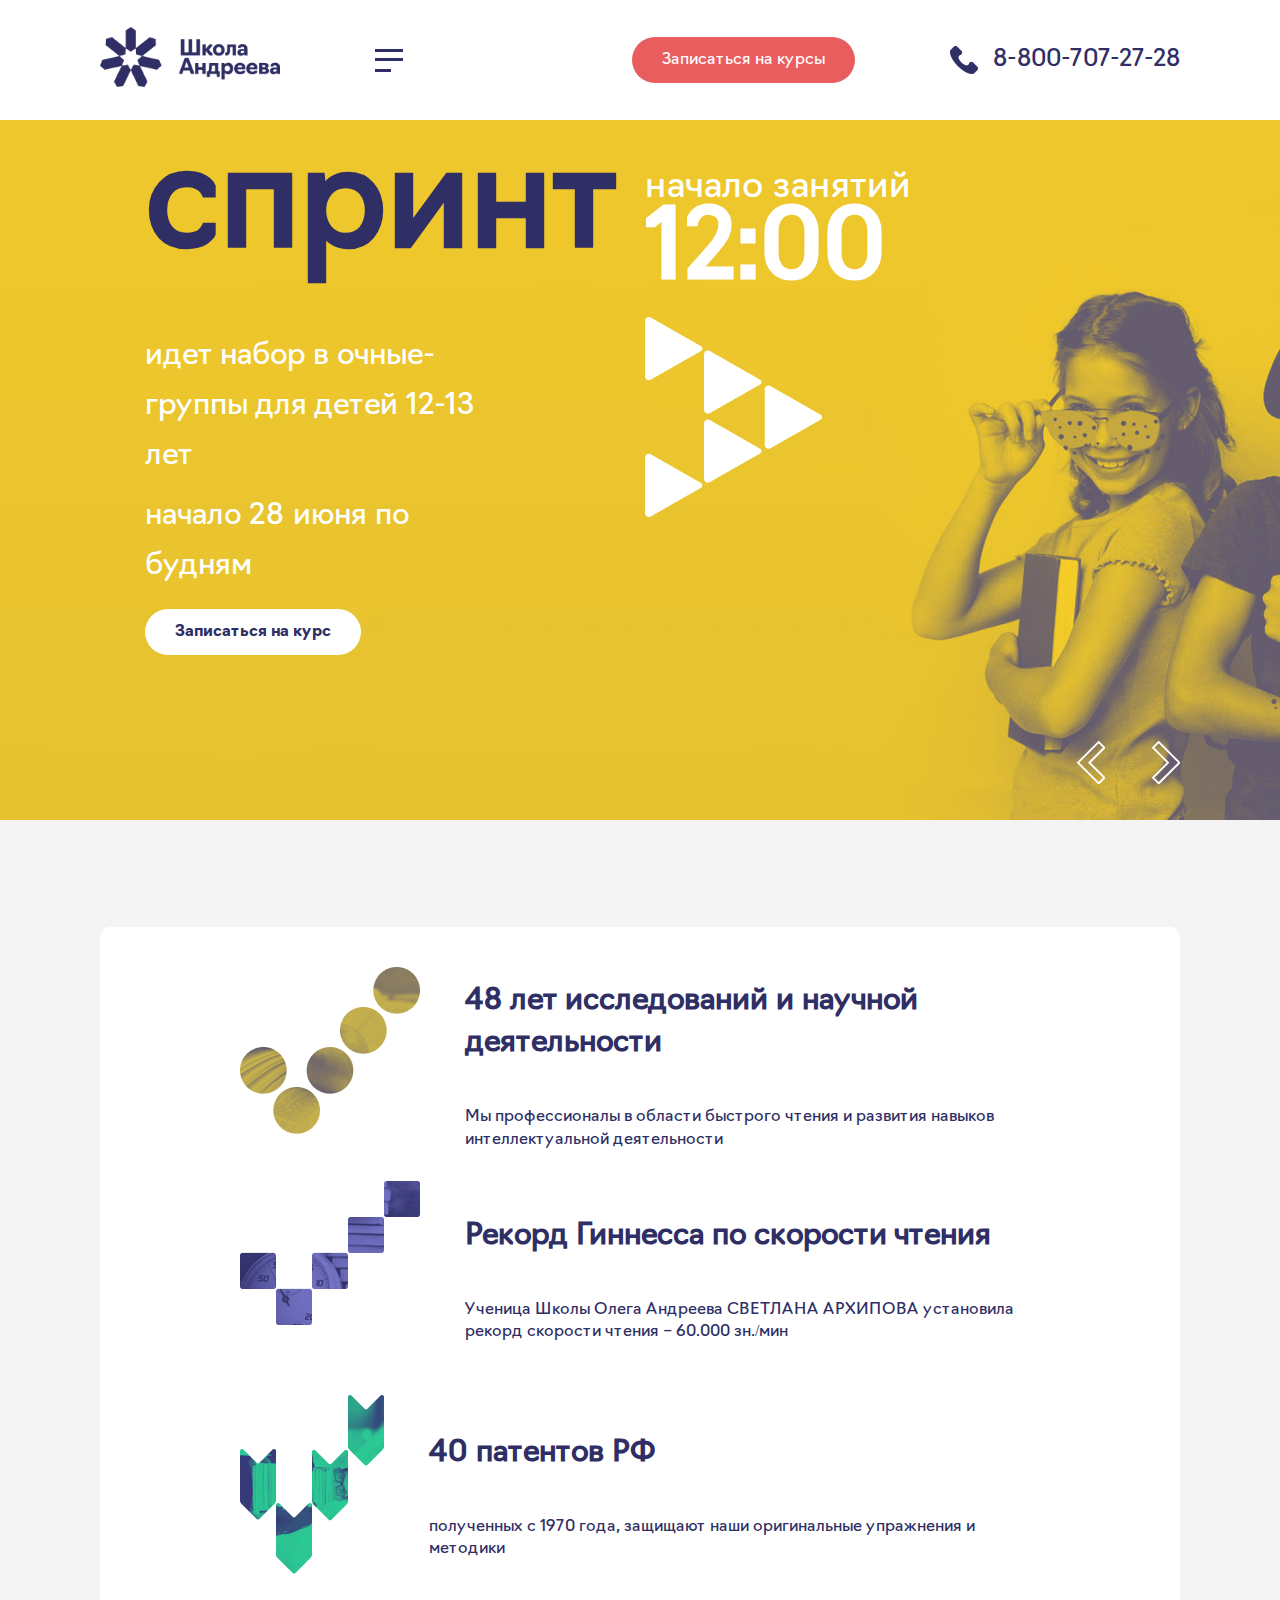
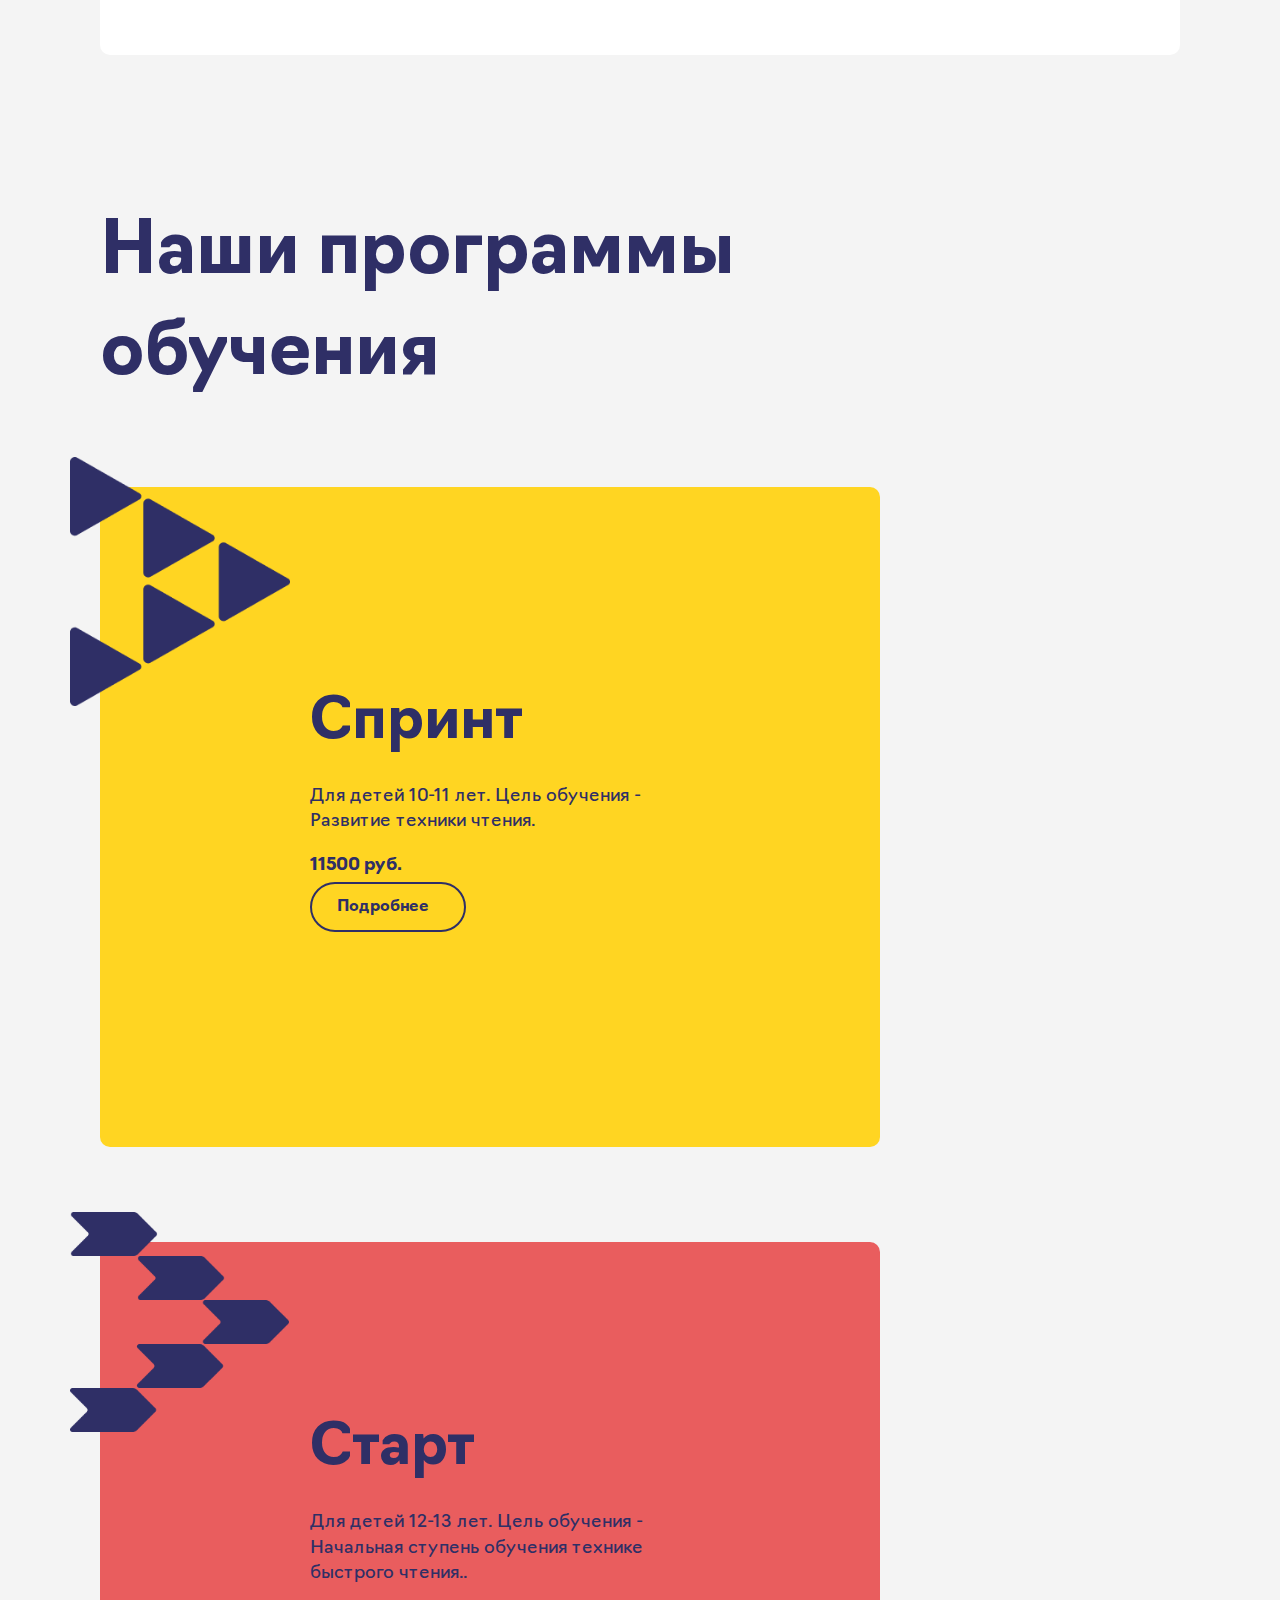
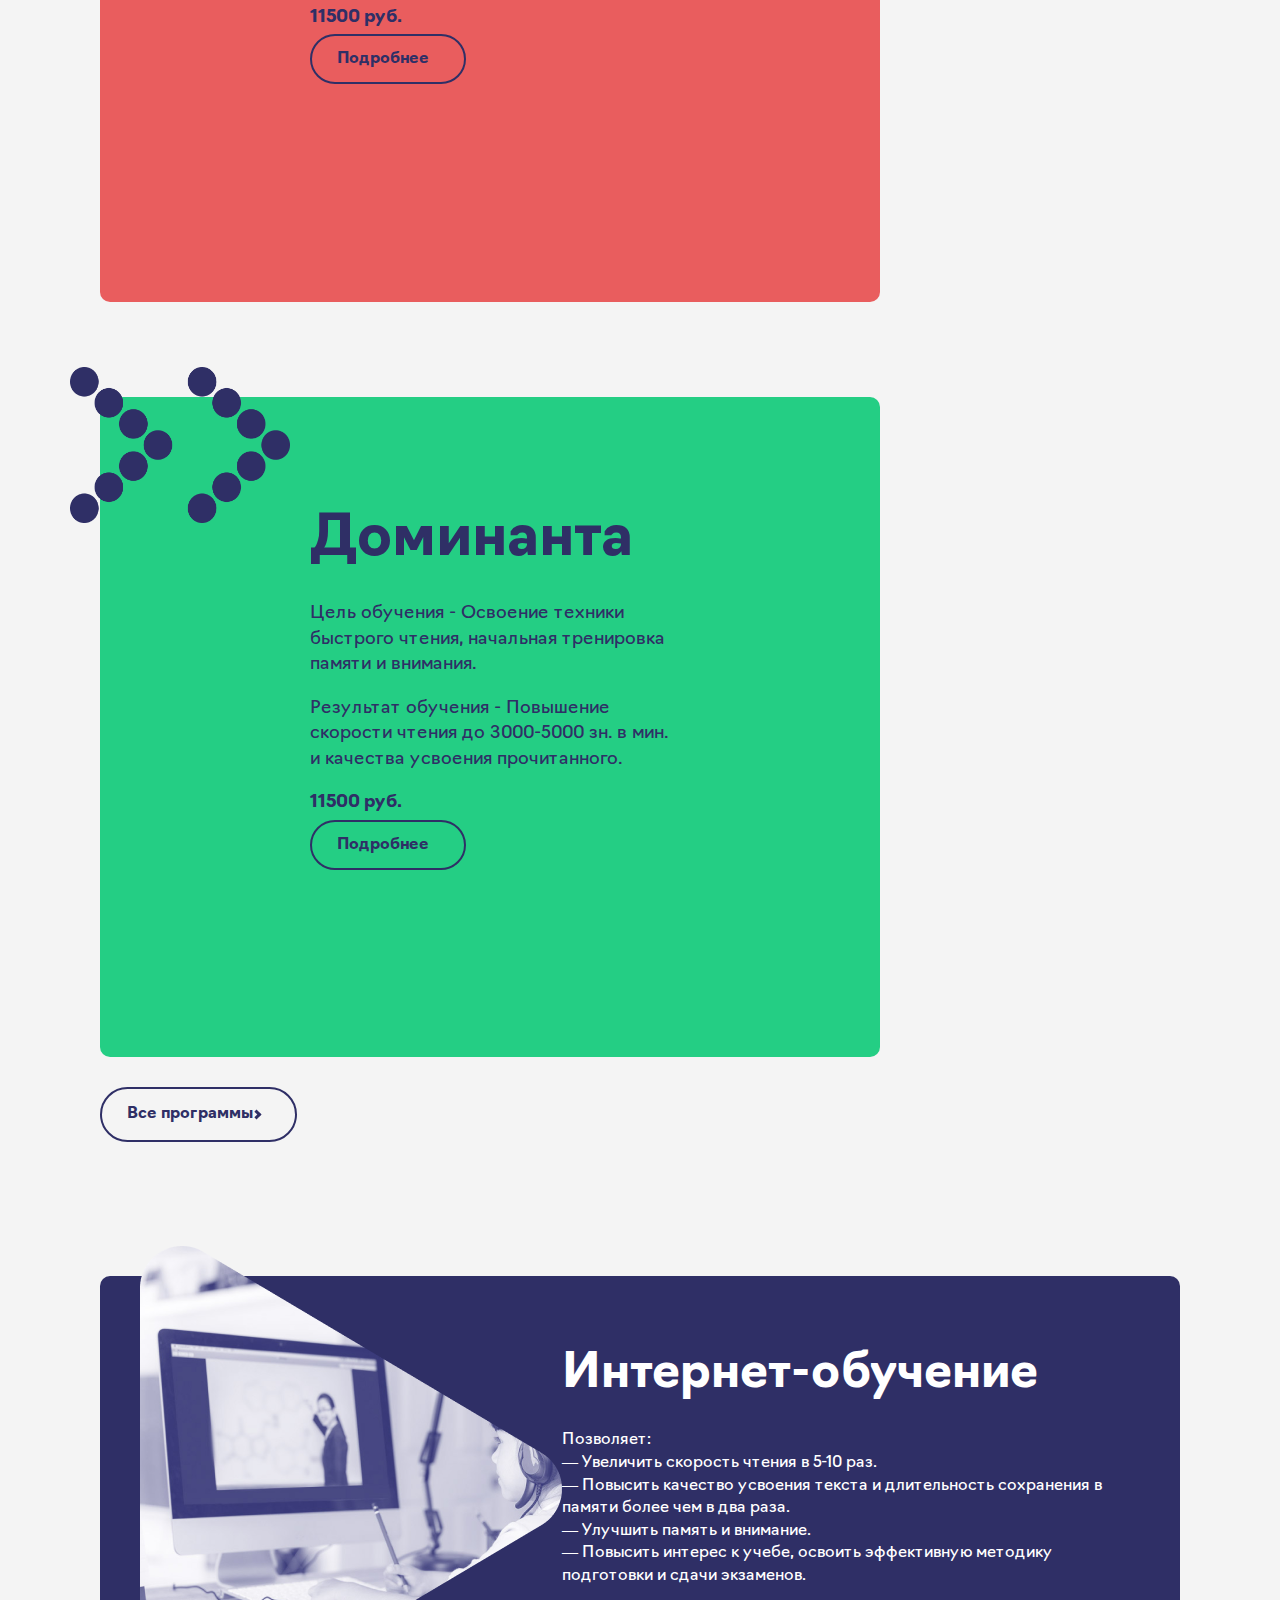
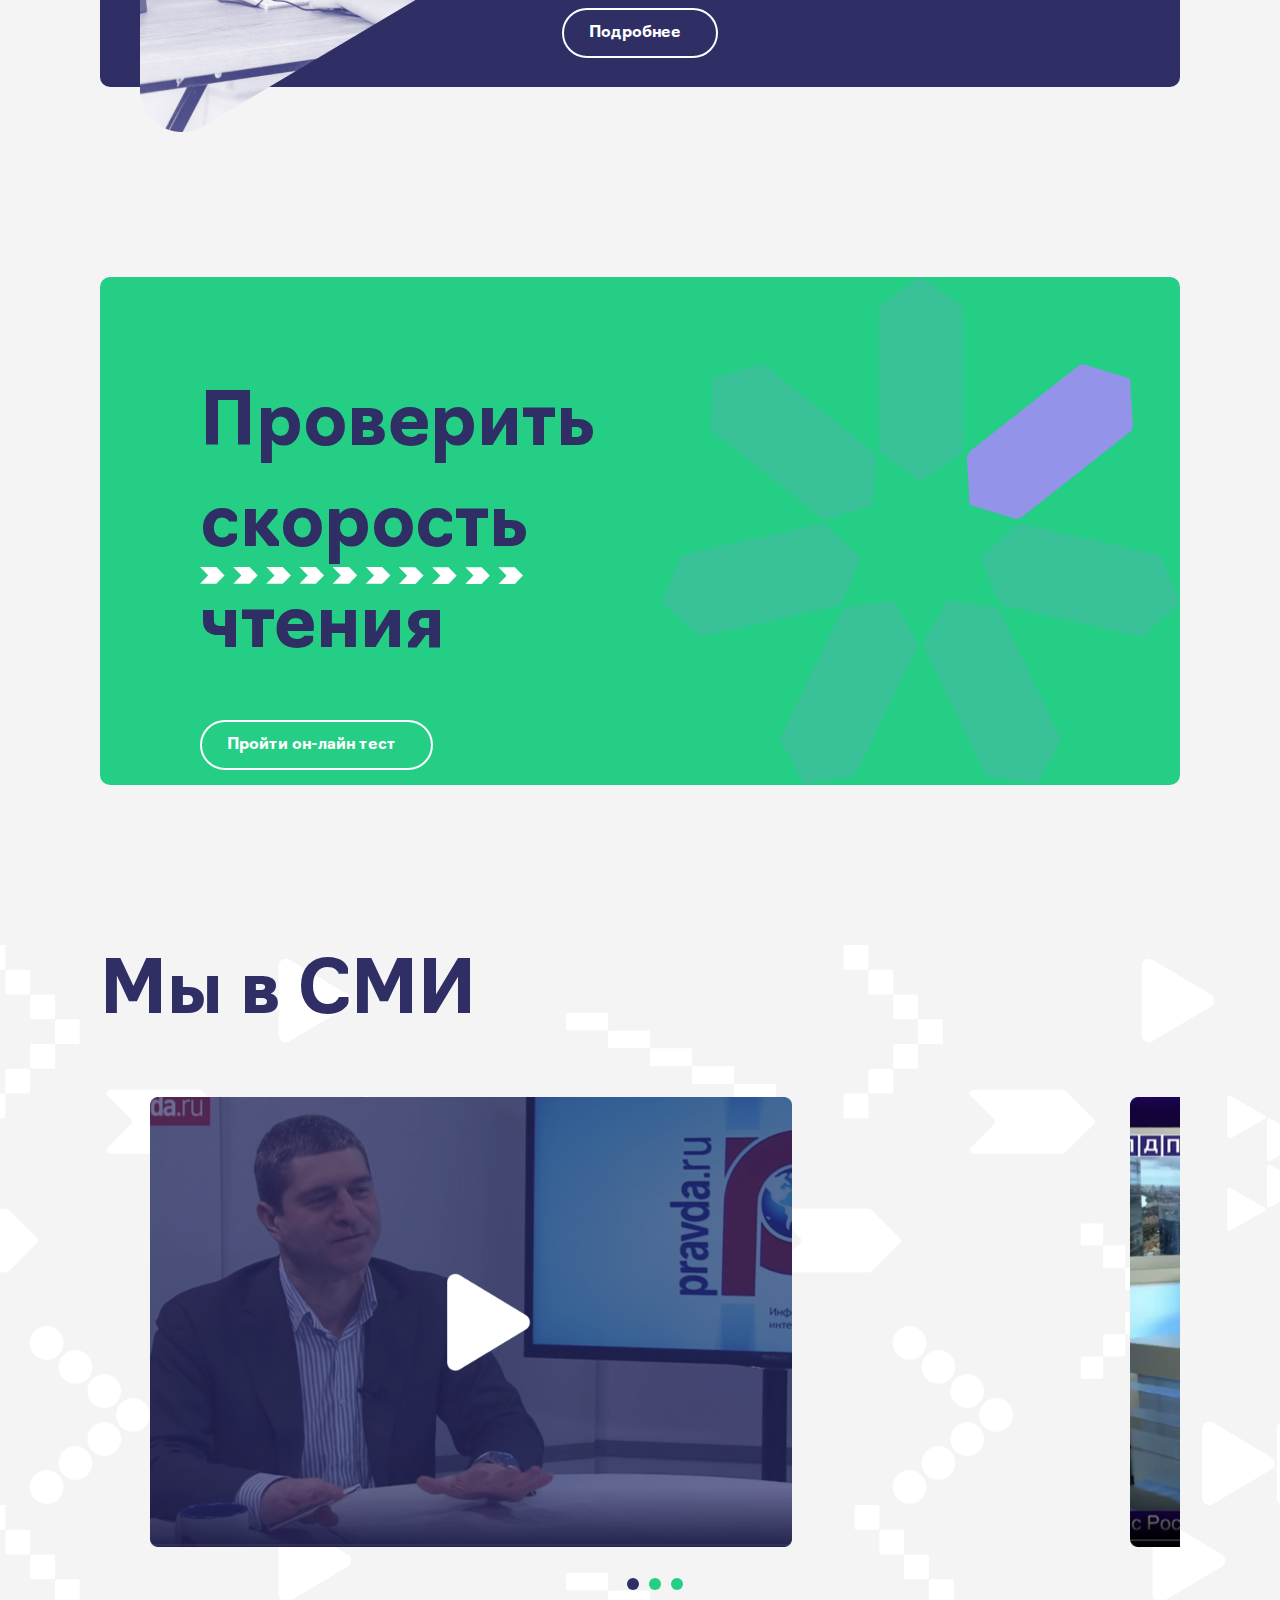
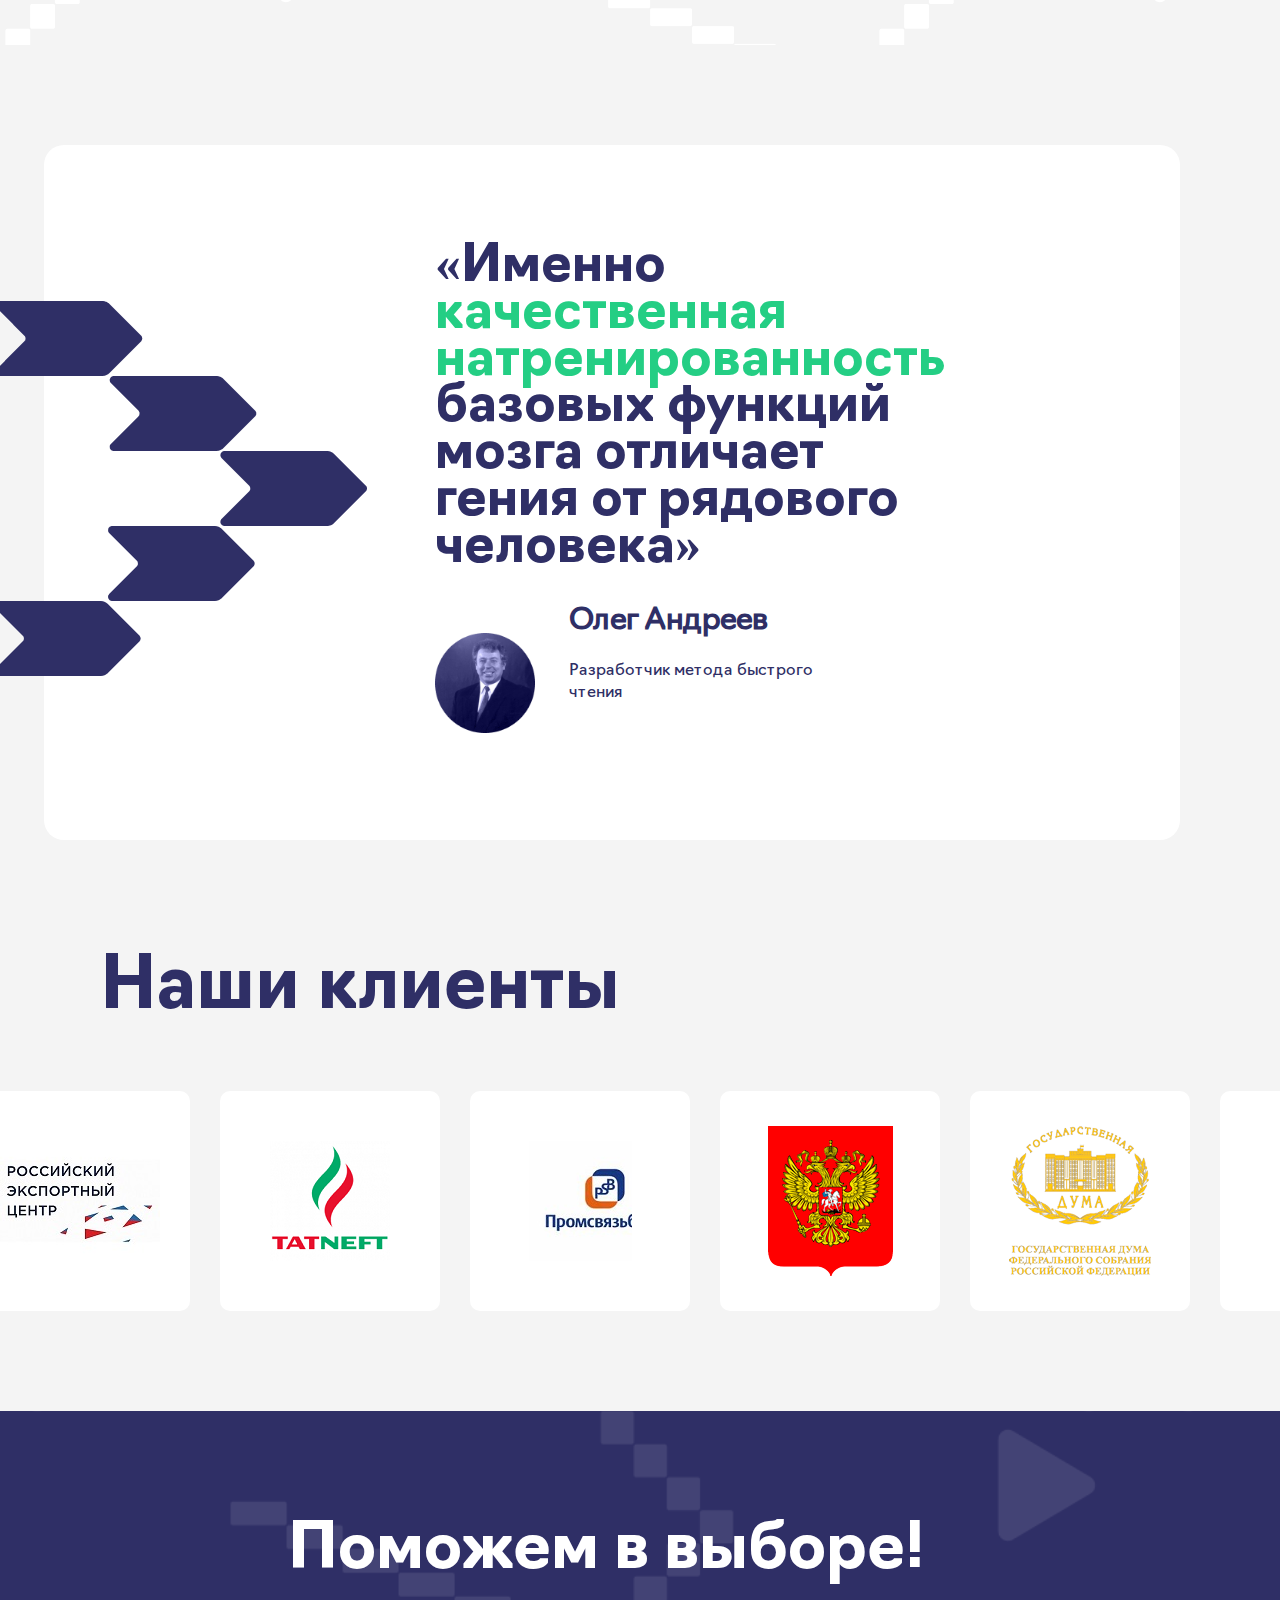
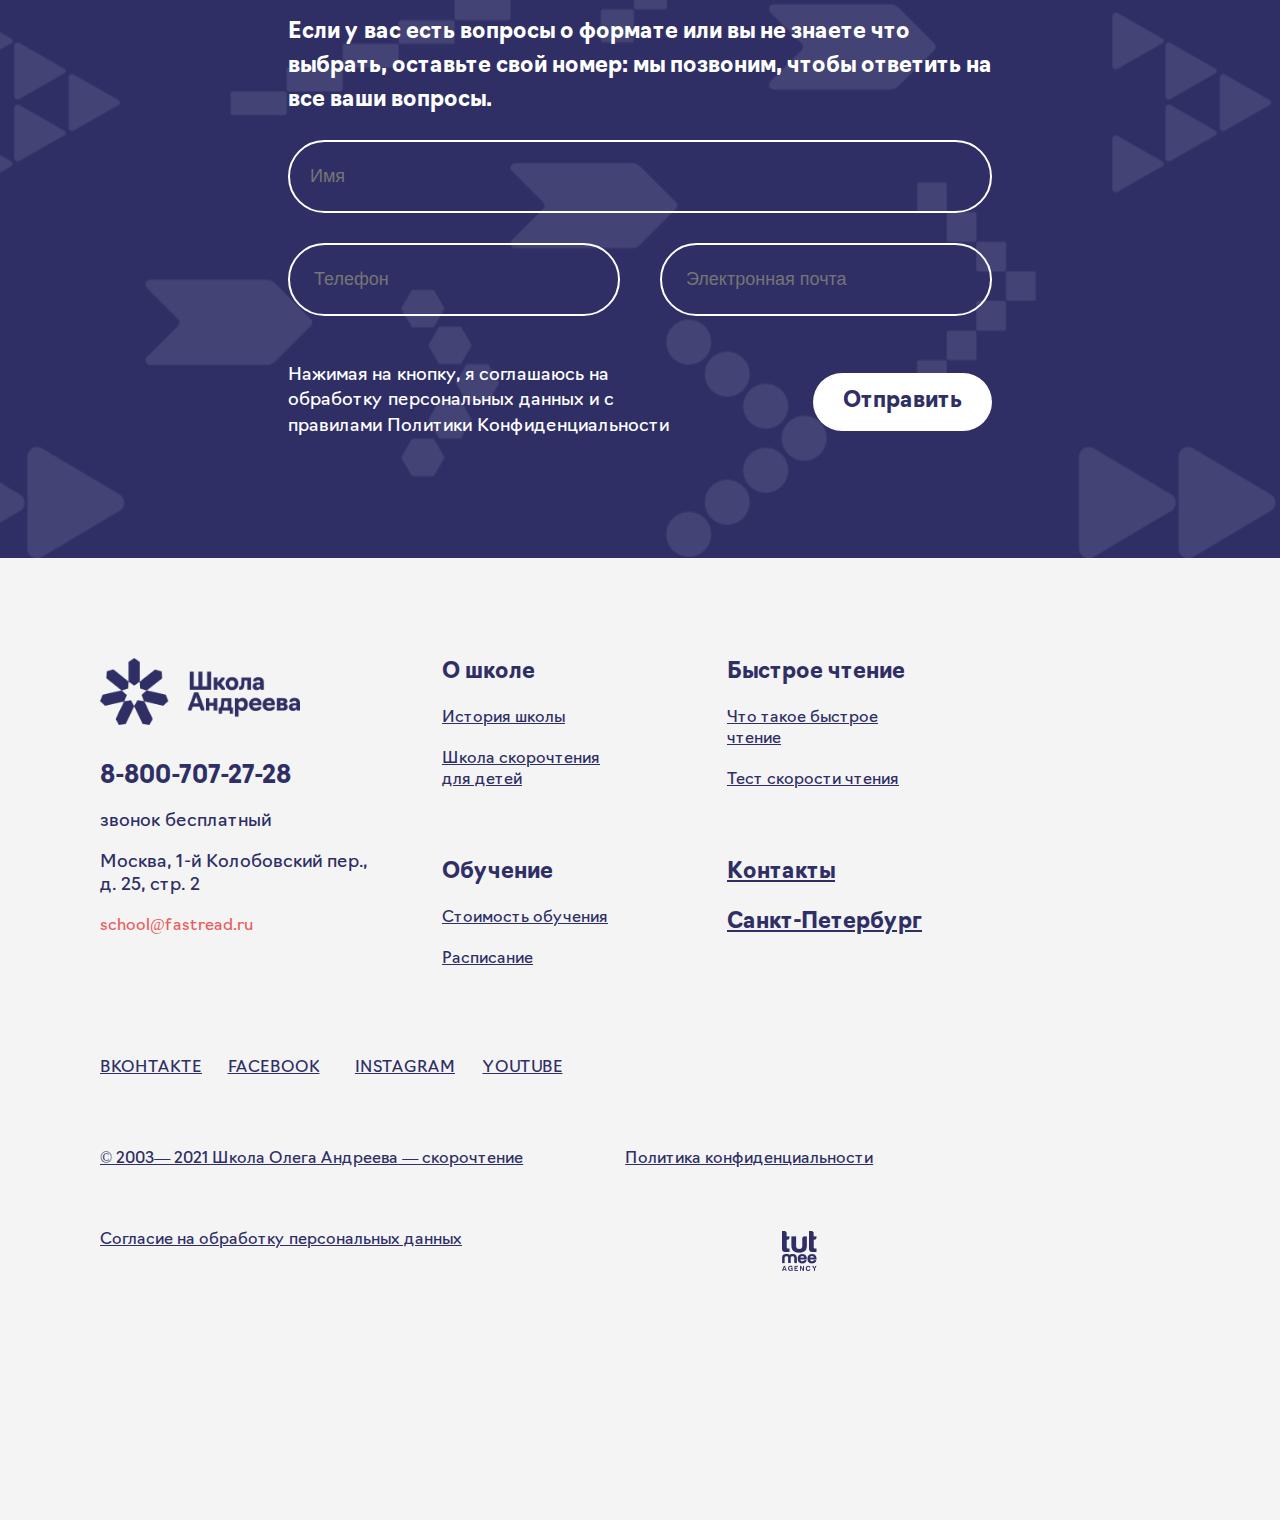
==== index.html @ 75f1ea76 "fastread" ====
<!DOCTYPE html>
<html lang="en">
<head>
    <meta charset="UTF-8">
    <meta http-equiv="X-UA-Compatible" content="IE=edge">
    <meta name="viewport" content="width=device-width, initial-scale=1.0">
    <link rel="stylesheet" href="css/style.css">
    <title>Fastread</title>
</head>
<body>
<div class="main-wrapper">
    <header class="header">
    <div class="header__container">   
        <div class="header__body">
            <div class="header__section">
                <div class="header__logo">
                    <a href="index.html">
                    <img src="img/logo.png" alt="" class="logo">
                    </a>
                </div>
            </div>
            <div class="header__burger">
                <span></span>
            </div>
            <nav class="header__menu">
                <div class="container_menu" >
                    <nav class="menu">
                        <ul class="menu__list">
                            <li class="section__click">
                                <a href="" class="menu__link list-item">О школе<i class="arrow down"></i></a>
                                <ul class="sub-menu__list">
                                    <a href="history-school.html" class="sub-menu__link subs">История школы</a>
                                    <a href="school-fastread.html" class="sub-menu__link subs">Школа скорочтения для детей</a>
                                </ul>
                            </li>
                            <li class="section__click">
                                <a href="" class="menu__link list-item">Быстрое чтение<i class="arrow down"></i></a>
                                <ul class="sub-menu__list">
                                    <a href="" class="sub-menu__link subs">Что такое быстрое чтение</a>
                                    <a href="" class="sub-menu__link subs">Тест скорости чтения</a>
                                </ul>
                            </li>
                            <li class="section__click">
                                <a href="" class="menu__link list-item" >Обучение<i class="arrow down"></i></a>
                                <ul class="sub-menu__list">
                                    <a href="" class="sub-menu__link subs">Стоимость обучения</a>
                                    <a href="timetanle.html" class="sub-menu__link subs">Расписание</a>
                                </ul>
                            </li>
                            <li class="links">
                                <a href="#" class="list-item">Контакты</a>
                                <a href="#" class="list-item ">Санкт-Петербург</a>
                                <a href="#" class="list-item">Войти<i class="arrow right"></i></a>
                                <div class="">
                                    <a href="#" class="header-btn-hide">Записаться на курсы</a>
                                </div> 
                            </li>
                        </ul>
                    </nav>
                </div>
            </nav>
            <div class="section-btn">
                <a href="#" class="header-btn btn-header-hide">Записаться на курсы</a>
            </div>
            <div class="phone">
                <img src="img/Phone.png" alt="">
                <a href="#">8-800-707-27-28</a>
            </div>
        </div>     
    </div>
</header>
    <main class="main">
        <div class="slider">
            <div class="slider__item">
                <img src="img/slide-2.png" alt="" class="first-slide-img">
                <div class="slider__content">
                    <div class="slider__offer">
                        <h1>спринт</h1>
                        <div class="section_slider">
                            <div class="section_slider-text">
                                <p class='text-elem'>
                                    идет набор в очные-группы для детей 12-13 лет
                                </p>
                                <p class='text-elem'>
                                    начало 28 июня
                                    по будням
                                </p>
                            </div>
                            <a href="#" class="btn">Записаться на курс</a>
                        </div>
                    </div>
                    <div class="slider__time">
                        <div class="time_text">
                            <p>начало занятий</p>
                            <h2>12:00</h2>
                        </div>
                        <div class="slider__img">
                            <img src="img/arrowonlide3.png" alt="">
                        </div>
                    </div>
                </div>
            </div>
            <div class="slider__item">
                <img src="img/slide-1.png" alt="" class="first-slide-img">
                <div class="slider__content">
                    <div class="slider__offer">
                        <h1>старт</h1>
                        <div class="section_slider">
                            <div class="section_slider-text">
                                <p class='text-elem'>
                                    идет набор в очные-группы для детей 12-13 лет
                                </p>
                                <p class='text-elem'>
                                    начало 28 июня
                                    по будням
                                </p>
                            </div>
                            <a href="#" class="btn">Записаться на курс</a>
                        </div>
                    </div>
                    <div class="slider__time">
                        <div class="time_text">
                            <p>начало занятий</p>
                            <h2>12:00</h2>
                        </div>
                        <div class="slider__img">
                            <img src="img/arrowsonslide-2.png" alt="">
                        </div>
                    </div>
                </div>
            </div>
            <div class="slider__item">
                <img src="img/slide-3.png" alt="" class="first-slide-img">
                <div class="slider__content">
                    <div class="slider__offer offer-long">
                        <h1 class="long">доминанта</h1>
                        <div class="section_slider">
                            <div class="section_slider-text">
                                <p class='text-elem'>
                                    идет набор в очные-группы для детей 12-13 лет
                                </p>
                                <p class='text-elem'>
                                    начало 28 июня
                                    по будням
                                </p>
                            </div>
                            <a href="#" class="btn">Записаться на курс</a>
                        </div>
                    </div>
                    <div class="slider__time time-long" >
                        <div class="time_text ">
                            <p>начало занятий</p>
                            <h2>12:00</h2>
                        </div>
                        <div class="slider__img">
                            <img src="img/onslide-3.png" alt="" class="domin-img">
                        </div>
                    </div>
                </div>
            </div>
        </div>
        <div class="science">
            <div class="container science__area">
                <div class="science__wrapper">
                    <div class="science__item">
                        <img src="img/Union.png" alt="">
                        <div class="science__text">
                            <h2>48 лет исследований и научной деятельности</h2>
                            <p>Мы профессионалы в области быстрого чтения и развития навыков интеллектуальной деятельности</p>
                        </div>
                    </div>
                    <div class="science__item">
                        <img src="img/Union-1.png" alt="" class="second__img">
                        <div class="science__text">
                            <h2 >Рекорд Гиннесса по скорости чтения</h2>
                            <p>Ученица Школы Олега Андреева СВЕТЛАНА АРХИПОВА установила рекорд скорости чтения – 60.000 зн./мин</p>
                        </div>
                    </div>
                    <div class="science__item">
                        <img src="img/Union-2.png" alt="" class="third__img" >
                        <div class="science__text">
                            <h2>40 патентов РФ</h2>
                            <p>полученных с 1970 года, защищают наши оригинальные упражнения и методики</p>
                        </div>
                    </div>
                </div>
            </div>
        </div>
        <div class="our-programms">
            <div class="container">
                <div class="our-programms__wrapper">
                    <div class="our-programms__wrapper__title">
                        <h2 class="our-programms__title">
                            Наши программы обучения
                        </h2>
                        <a href="" class="btn-no-fill our-show-btn">Все программы<i class="arrow right"></i></a>
                    </div>
                    <div class="our-programms_cards__wrapper ">
                        <div class="our-programms__card our-programms__card_sprint">
                            <div class="our-programms__img">
                                <img src="img/run.png" alt="" class='our-programms-img our-programms-img_sprint'>
                            </div>
                            <div class="card__text-area">
                                <h3 class="our-programms__card__h3">Cпринт</h3>
                                <p>Для детей 10-11 лет. Цель обучения - Развитие техники чтения.</p>
                                <p class="price">11500 руб.</p>
                                <a href="#" class="btn-no-fill">Подробнее</a>
                            </div>
                        </div>
                        <div class="our-programms__card our-programms__card_start">
                            <div class="our-programms__img">
                                <img src="img/start.png" alt="" class='our-programms-img our-programms-img_start'>
                            </div>
                            <div class="card__text-area">
                                <h3 class="our-programms__card__h3">Старт</h3>
                                <p>Для детей 12-13 лет. Цель обучения - Начальная ступень обучения технике быстрого чтения..</p>
                                <p class="price">11500 руб.</p>
                                <a href="#" class="btn-no-fill">Подробнее</a>
                            </div>
                        </div>
                        <div class="our-programms__card our-programms__card_dominanta">
                            <div class="our-programms__img">
                                <img src="img/vour-programms-img_domin.png" alt="" class='our-programms-img our-programms-img_domin'>
                            </div>
                            <div class="card__text-area">
                                <h3 class="our-programms__card__h3">Доминанта</h3>
                                <p>Цель обучения - Освоение техники быстрого чтения, начальная тренировка памяти и внимания.</p>

                                <p>Результат обучения - Повышение скорости чтения до 3000-5000 зн. в мин. и качества усвоения прочитанного.</p>
                                <p class="price">11500 руб.</p>
                                <a href="#" class="btn-no-fill">Подробнее</a>
                            </div>
                        </div>
                    </div>
                    <a href="" class="btn-no-fill our-hide-btn">Все программы<i class="arrow right"></i></a>
                </div>
            </div>
        </div>
        <div class="internet-education">
            <div class="container">
                <div class="internet-education_bg">
                    <div class="internet-education_wrapper">
                        <div class="internet-education__img">
                            <img src="img/internet.png" alt="" class="internet-education-img">
                        </div>
                        <div class="internet-education__text">
                            <h3 class="internet-education__title">Интернет-обучение</h3>
                            <p class="internet-education__pagapraph">
                                Позволяет: <br>
                                — Увеличить скорость чтения в 5-10 раз. <br>
                                — Повысить качество усвоения текста и длительность сохранения в памяти более чем в два раза. <br>
                                — Улучшить память и внимание. <br>
                                — Повысить интерес к учебе, освоить эффективную методику подготовки и сдачи экзаменов. <br>
                            </p>
                            <a href="#" class="btn-no-fill no-fill-white">Подробнее</a>
                        </div>
                    </div>
                </div>
            </div>
        </div>
        <div class="check__speed">
            <div class="">
                <div class="check__speed_bg">
                    <div class="check__speed_bg__wrapper">
                        <div class="check__speed__text">
                            <h2 class="check__speed__title">Проверить <span class="sheck__speed__title-arrows">скорость</span> чтения</h2>
                            <a href="#" class="btn-no-fill no-fill-white">Пройти он-лайн тест</a>
                        </div>
                        <div class="check__speed__img">
                            <img src="img/check.png" alt="" class="check__speed-img">
                        </div>
                    </div>
                </div>
            </div>
        </div>
        <div class="smi">
            <div class="smi_bg">
                <div class="container smi_container">
                    <div class="smi__wrapper">
                    <h2 class="smi__title">Мы в СМИ</h2>
                        <div class="slider__second">
                            <div class="slider_second_item">
                                <img src="img/Vector.png" alt="">
                            </div>
                            <div class="slider_second_item">
                                <img src="img/Group 469.png" alt="">
                            </div>
                            <div class="slider_second_item">
                                <img src="img/Vector.png" alt="">
                            </div>
                        </div>
                    </div>
                </div>
            </div>

        </div>
        <div class="oleg__function">
            <div class="container">
                <div class="oleg__function__bg">
                    <div class="oleg__function__wrapper">
                        <div class="oleg__function__img">
                            <img src="img/oleg__function__img.png" alt="" class='oleg__function-img'>
                        </div>
                        <div class="oleg__function__text">
                            <h3 class="oleg__function__title">«Именно <span class="green-title">качественная натренированность </span> базовых функций мозга отличает гения от рядового человека»</h3>
                            <div class="oleg">
                                <div class="oleg__wrapper">
                                    <div class="oleg__img">
                                        <img src="img/Oleg.png" alt="" class="oleg-img">
                                    </div>
                                    <div class="oleg__text-area">
                                        <h4>Олег Андреев</h4>
                                        <p>Разработчик метода быстрого чтения</p>
                                    </div>
                                </div>
                            </div>
                        </div>
                    </div>
                </div>
            </div>
        </div>
        <div class="our__clients">
            <div class="container clients-contsiner">
                <div class="our__clients__wrapper">
                    <h2 class="our__clients__title">Наши клиенты</h2>
                </div>
            </div>
            <div class="third__slider">
                <div class="third__slider__item">
                    <img src="img/image 4.png" alt="">
                </div>
                <div class="third__slider__item">
                    <img src="img/image 5.png "alt="">
                </div>
                <div class="third__slider__item">
                    <img src="img/image 6.png "alt="">
                </div>
                <div class="third__slider__item">
                    <img src="img/image 7.png" alt="">
                </div>
                <div class="third__slider__item">
                    <img src="img/rf.png" alt="">
                </div>
                <div class="third__slider__item">
                    <img src="img/image 2.png" alt="">
                </div>
                <div class="third__slider__item">
                    <img src="img/image 3.png" alt="">
                </div>
            </div>
        </div>
    <footer class="footer">
    <div class="footer__wrapper">
            <div class="first__section">
                <div class="first__section_container">
                    <div class="first__section-offer">
                        <h1>
                            Поможем в выборе!
                        </h1>
                        <p>
                            Если у вас есть вопросы о формате или вы не знаете что выбрать, оставьте свой номер: 
                            мы позвоним,
                             чтобы ответить на все ваши вопросы.
                        </p>
                    </div>
                    <div class="first__section-form">
                        <form action="#">
                            <input type="text" class="input main-input input-flex" placeholder="Имя">
                            <div class="form__two">
                                <input type="tel" class="input input-flex" placeholder="Телефон">
                                <input type="email" class="input input-flex" placeholder="Электронная почта">
                            </div>
                            <div class="form__two">
                                <p>
                                    Нажимая на кнопку, я соглашаюсь на обработку персональных данных и с
                                     правилами Политики Конфиденциальности
                                </p>
                                <button type="submit" class="form-button">Отправить</button>
                            </div>
                        </form>
                    </div>
                </div>
            </div>
            <div class="second_section">
                <div class="header__container">
                    <div class="second__wrapper">
                        <div class="wrapper__content">
                            <div class="second__element">
                                <a href="index.html">
                                <img src="img/logo.png" alt="" class="footer-logo">
                                </a>
                                <div class="sub-logo">
                                    <a href="" class="footer-tel">8-800-707-27-28</a>
                                    <p>звонок бесплатный</p>
                                </div>
                                <div class="adress">
                                    <p>Москва, 1-й Колобовский пер., д. 25, стр. 2</p>
                                    <div class="post">
                                        <a href="">
                                            school@fastread.ru
                                        </a>
                                    </div>
                                </div>
                            </div>
                            <div class="spoiler__element">
                                <div class="block one">
                                    <div class="block__item">
                                        <div class="block__title">О школе</div>
                                        <div class="block__text">
                                            <a href="history-school.html" class="link-footer">
                                                История школы
                                            </a>
                                            <a href="school-fastread.html" class="link-footer">
                                                Школа скорочтения для детей
                                            </a>
                                        </div>
                                    </div>
                                    <div class="block__item">
                                        <div class="block__title">Быстрое чтение</div>
                                        <div class="block__text">
                                            <a href="" class="link-footer">
                                                Что такое быстрое чтение
                                            </a>
                                            <a href="" class="link-footer">
                                                Тест скорости чтения
                                            </a>
                                        </div>
                                    </div>
                                    <div class="block__item">
                                        <div class="block__title">Обучение</div>
                                        <div class="block__text">
                                            <a href="" class="link-footer">
                                                Стоимость обучения
                                            </a>
                                            <a href="timetanle.html" class="link-footer">
                                                Расписание
                                            </a>
                                        </div>
                                    </div>
                                    <div class="second__contacts">
                                        <div class="contacts">
                                            <a href="" class="link-footer block__title">Контакты</a>
                                            <a href="" class="link-footer block__title">Санкт-Петербург</a>
                                        </div>
                                    </div>
                                </div>
                            </div>
                        </div>
                    </div>
                    <div class="second-second__wrapper">
                        <div class="web">
                            <a href="" class="link-footer">ВКОНТАКТЕ</a>
                            <a href="" class="link-footer">FACEBOOK</a>
                            <a href="" class="link-footer">INSTAGRAM</a>
                            <a href="" class="link-footer">YOUTUBE</a>
                        </div>
                        <div class="credits">
                            <div class="credits__wrapper">
                                <div class="first__row_wrapper">
                                    <a href="" class="link-footer footer-no-line">© 2003— 2021 Школа Олега Андреева — скорочтение</a>
                                    <a href="" class="link-footer">Политика конфиденциальности</a>
                                </div>
                                <div class="second__row_wrapper">
                                    <a href="" class="link-footer">Согласие на обработку персональных данных</a>
                                    <img src="img/logo-footer.png" alt="" >
                                </div>
                            </div>
                        </div>
                    </div>
                </div>
            </div>
        </div>
</footer>

    </main>
</div>
<script src="js/jquery-3.6.0.min.js"></script>
<script src="js/slick.min.js"></script>
<script src="js/script.js"></script>
</body>
</html>
---- css/style.css ----
@charset "UTF-8";

html {
  scroll-behavior: smooth;
}

body {
  margin: 0;
  padding: 0;
  box-sizing: border-box;
  text-decoration: none;
}

h1,
h2,
h3,
h4,
h5,
h6 {
  margin: 0;
  padding: 0;
}

input,
button {
  border: none;
  border-radius: none;
}

input :active,
button :active {
  border: none;
  border-radius: none;
}

li {
  list-style: none;
}

a {
  text-decoration: none;
}

@font-face {
  font-family: 'Navigo';
  src: url("../fonts/Navigo-Regular.ttf");
}

@font-face {
  font-family: 'Navigo-Bold';
  src: url("../fonts/Navigo-Bold.ttf");
}

body.lock {
  overflow: hidden;
}

body {
  font-family: 'Navigo';
  color: #2F2F66;
  background-color: #F4F4F4;
}

.main-wrapper {
  min-height: 100%;
  display: flex;
  flex-direction: column;
}

.main {
  flex: 1 1 auto;
  margin-bottom: 160px;
}

a {
  color: #2F2F66;
}

.header__container {
  max-width: 1920px;
  margin: 0 auto;
  padding: 0 100px;
}

.header {
  position: fixed;
  width: 100%;
  top: 0;
  left: 0;
  z-index: 50;
}

.header::before {
  content: "";
  position: absolute;
  top: 0;
  left: 0;
  width: 100%;
  height: 100%;
  background-color: #FFF;
}

.header__section {
  display: flex;
  align-items: center;
  justify-content: center;
}

.header__body {
  position: relative;
  z-index: 2;
  display: flex;
  justify-content: space-between;
  height: 120px;
  align-items: center;
}

.header__list {
  display: flex;
}

.list-item {
  margin-right: 30px;
  font-size: 18px;
}

.list-item ::after {
  content: "";
  width: 3px;
  height: 3px;
  background-color: #2F2F66;
}

.header-btn {
  background-color: #E95D5E;
  color: #FFF;
  padding: 15px 30px;
  border-radius: 30px;
}

.container_menu {
  display: flex;
}

.phone {
  display: flex;
  align-items: center;
  justify-content: center;
  font-size: 24px;
}

.phone img {
  margin-right: 15px;
}

.header__menu {
  display: flex;
}

i {
  border: solid #2F2F66;
  border-width: 0 3px 3px 0;
  display: inline-block;
  padding: 2px;
}

.down {
  margin-bottom: 4.5px;
  margin-left: 8px;
  transform: rotate(45deg);
  -webkit-transform: rotate(45deg);
}

.our-programms__card__h3 {
  font-family: 'Navigo-Bold';
}

.our-programms-img_domin {
  width: 400px;
}

.menu__list {
  display: flex;
}

.sub-menu__list {
  display: flex;
  flex-direction: column;
  position: absolute;
  margin: 0;
  padding: 0;
  background-color: #FFF;
  display: none;
}

.menu__list > li:hover .sub-menu__list {
  display: block;
  display: flex;
  flex-direction: column;
}

.first__section {
  background: url("../img/footer_bg.png") center/cover;
  background-color: #2F2F66;
  min-height: 560px;
  color: #FFF;
}

.first__section_container {
  max-width: 1625px;
  margin: 0 auto;
  display: flex;
  justify-content: space-around;
  padding: 100px 100px;
}

.first__section-offer {
  color: #FFF;
  width: 704px;
  max-width: 704px;
}

.first__section-offer h1 {
  font-family: 'Navigo-Bold';
  font-size: 72px;
}

.first__section-offer p {
  font-size: 24px;
  font-family: 'Navigo-Bold';
  line-height: 34px;
  max-width: 558px;
}

.first__section-offer form {
  max-width: 705px;
}

.first__section-form {
  max-width: 704px;
}

.input {
  border-radius: 40px;
  background-color: transparent;
  color: #E0E0E0;
  font-size: 18px;
  padding: 24px;
  border: #FFF 2px solid;
  margin-bottom: 30px;
}

.input :focus,
.input :active {
  border: none;
}

.input-flex {
  width: 280px;
  padding: 24px;
}

.main-input {
  width: 680px;
  padding: 24px 0px 24px 20px;
}

.form__two {
  display: flex;
  justify-content: space-between;
  align-items: center;
  flex: 1 0 45%;
}

.form__two p {
  font-size: 18px;
  line-height: 25.5px;
  max-width: 414px;
}

.form-button {
  padding: 14px 30px;
  color: #2F2F66;
  background-color: #FFF;
  border-radius: 40px;
  font-size: 22px;
  font-family: 'Navigo-Bold';
}

.second__wrapper {
  padding: 165px 0px;
  display: flex;
  justify-content: space-between;
}

.second__wrapper p {
  font-size: 18px;
}

.wrapper__content {
  display: flex;
  justify-content: space-between;
}

.link-footer {
  font-size: 18px;
  text-decoration: underline;
}

.block {
  display: grid;
  grid-template-columns: 200px 200px 200px 200px;
  column-gap: 90px;
}

.block__title {
  font-size: 24px;
  font-family: 'Navigo-Bold';
}

.block__item {
  margin-right: 30px;
}

.block__text {
  display: flex;
  flex-direction: column;
}

.spoiler__element {
  display: flex;
  justify-content: space-between;
}

.footer-logo {
  width: 200px;
  height: 67px;
  margin-bottom: 30px;
}

.footer {
  margin-bottom: 165px;
}

.second__element {
  max-width: 270px;
  margin-right: 201px;
}

.footer-tel {
  font-size: 24px;
  font-family: 'Navigo-Bold';
  margin-bottom: 1px;
}

.contacts {
  display: flex;
  flex-direction: column;
}

.web {
  max-width: 510px;
  display: grid;
  grid-template-columns: 1fr 1fr 1fr 1fr;
  margin-bottom: 50px;
}

.credits__wrapper {
  display: flex;
  justify-content: space-between;
  align-items: center;
}

.link-footer {
  margin-bottom: 20px;
}

.block__title {
  font-size: 21px;
  margin-bottom: 30px;
}

.footer-no-line {
  text-decoration: none;
}

.first__row_wrapper {
  display: flex;
  justify-content: space-between;
  align-items: center;
}

.first__row_wrapper a {
  margin-right: 102px;
}

.second__row_wrapper {
  display: flex;
  justify-content: space-between;
  align-items: center;
}

.second__row_wrapper a {
  margin-right: 320px;
}

.post {
  margin-bottom: 30px;
}

.post a {
  color: #E95D5E;
}

.main {
  min-width: 0;
  margin-top: 120px;
}

.main-wrapper {
  min-width: 0;
}

.our-programms-img {
  top: -30px;
}

/* Слайдер */

/* Слайдер запущен */

/* Слайдер с точками */

/* Ограничивающая оболочка */

.slick-list {
  overflow: hidden;
}

/* Лента слайдов */

.slick-track {
  display: flex;
}

/* Слайд */

/* Слайд активный (показывается) */

/* Слайд основной */

/* Слайд по центру */

/* Клонированный слайд */

/* Стрелка */

/* Стрелка влево */

/* Стрелка вправо */

/* Стрелка не активная */

/* Точки (булиты) */

/* Активная точка */

/* Элемент точки */

/*Стилизация стрелок в отдельной слайдере*/

.slider {
  position: relative;
}

.slider__second {
  position: relative;
}

.history__photos__slider {
  position: relative;
}

.history__photos__slider .slick-arrow {
  position: absolute;
  top: 50%;
  z-index: 10;
  font-size: 0;
  width: 29px;
  height: 44px;
}

.slider .slick-arrow {
  position: absolute;
  top: 50%;
  z-index: 10;
  font-size: 0;
  width: 29px;
  height: 44px;
}

.history__photos__slider .slick-arrow {
  position: absolute;
  top: 50%;
  z-index: 10;
  font-size: 0;
  width: 29px;
  height: 44px;
}

.history__photos__slider .slick-arrow.slick-prev {
  background: url("../img/Vector4.png");
  right: 0;
  top: 620px;
  right: -15px;
  position: absolute;
}

.history__photos__slider .slick-arrow.slick-next {
  right: 0;
  top: 620px;
  right: -140px;
  background: url("../img/Vector3.png");
}

.slider .slick-arrow.slick-prev {
  background: url("../img/left-arrow.png");
  right: 0;
  top: 620px;
  right: 175px;
  position: absolute;
}

.slider .slick-arrow.slick-next {
  right: 0;
  top: 620px;
  right: 100px;
  background: url("../img/right-arrow.png");
}

.slider .slick-dots {
  display: flex;
  align-items: center;
  justify-content: center;
  position: relative;
  top: -60px;
}

.history__photos__slider .slick-dots {
  display: flex;
  align-items: center;
  justify-content: center;
  position: relative;
  top: -60px;
}

.slider .slick-dots button {
  font-size: 0;
  width: 12px;
  height: 12px;
  background-color: #24CE84;
  border-radius: 50%;
  margin-right: 10px;
}

.slick-dots li.slick-active button {
  border-radius: 50%;
  background-color: #2F2F66;
  width: 12px;
  height: 12px;
}

.history__photos__slider .slick-dots button {
  font-size: 0;
  width: 12px;
  height: 12px;
  background-color: #24CE84;
  border-radius: 50%;
  margin-right: 10px;
}

.slider__second .slick-arrow {
  position: absolute;
  top: 50%;
  z-index: 10;
  font-size: 0;
  width: 29px;
  height: 44px;
}

.slider__second .slick-arrow.slick-prev {
  right: 0;
  top: 620px;
  right: 200px;
  background: url("../img/Vector4.png");
}

.slider__second .slick-arrow.slick-next {
  right: 0;
  top: 620px;
  right: 100px;
  background: url("../img/Vector3.png");
}

.slider__second .slick-dots {
  display: flex;
  align-items: center;
  justify-content: center;
  position: relative;
  top: 0px;
}

.slider__second .slick-dots button {
  font-size: 0;
  width: 12px;
  height: 12px;
  background-color: #24CE84;
  border-radius: 50%;
  margin-right: 10px;
}

.slick-dots li.slick-active button {
  border-radius: 50%;
  background-color: #2F2F66;
  width: 12px;
  height: 12px;
}

.btn {
  font-family: 'Navigo-Bold';
  background-color: #FFF;
  padding: 15px 30px;
  border-radius: 40px;
}

.slider__item {
  position: relative;
}

.slider__content {
  position: absolute;
  display: flex;
  align-items: center;
  justify-content: space-between;
  top: 0;
  left: 0;
  left: 145px;
  z-index: 100;
}

.slider__offer {
  min-width: 1035px;
}

.slider__offer h1 {
  font-size: 200px;
}

.slider__offer p {
  font-size: 36px;
}

.long {
  margin-right: 120px;
}

.section_slider-text {
  max-width: 800px;
  display: flex;
  justify-content: space-between;
}

.section_slider-text p {
  font-size: 36px;
  line-height: 50px;
  color: #FFF;
  max-width: 360px;
}

.slider__time h2 {
  font-size: 96px;
  color: #FFF;
}

.time_text {
  font-size: 36px;
  color: #FFF;
}

.time_text p {
  margin-bottom: -20px;
}

.science {
  padding: 0 100px;
  margin-bottom: 150px;
  margin-top: 100px;
}

.container {
  max-width: 1720px;
  margin: 0 auto;
}

.science__area {
  border-radius: 10px;
  background-color: #FFF;
}

.science__wrapper {
  display: flex;
  justify-content: space-between;
  align-items: center;
  padding: 107px;
}

.science__item {
  align-self: flex-start;
  max-width: 410px;
}

.science__item h2 {
  font-size: 36px;
  line-height: 51px;
  color: #2F2F66;
  margin-bottom: 40px;
}

.science__item p {
  font-size: 18px;
  line-height: 25.5px;
}

.science__item img {
  margin-bottom: 47px;
}

.science__item .second__img {
  margin-bottom: 69px;
}

.science__item .third__img {
  margin-bottom: 41px;
}

.right {
  transform: rotate(-45deg);
  -webkit-transform: rotate(-45deg);
}

.btn-no-fill {
  border-radius: 30px;
  padding: 15px 35px 15px 25px;
  border: #2F2F66 2px solid;
  font-family: 'Navigo-Bold';
  align-self: flex-end;
}

.btn-hide {
  display: none;
}

.header-btn-hide {
  padding: 7px 20px 7px 20px;
  background-color: #E95D5E;
  border-radius: 30px;
  display: flex;
  align-items: center;
  justify-content: center;
  color: #fff;
  display: none;
}

.our-programms {
  padding: 0 100px;
}

.our-programms__title {
  font-size: 96px;
  stroke-linejoin: 136px;
  font-family: 'Navigo-Bold';
  max-width: 1285px;
}

.our-programms__wrapper__title {
  display: flex;
  align-items: center;
  justify-content: space-between;
  margin-bottom: 80px;
}

.our-programms_cards__wrapper {
  display: flex;
  justify-content: space-between;
  margin-bottom: 240px;
}

.our-programms__card {
  background-color: #FFD522;
  width: 520px;
  min-height: 660px;
  border-radius: 10px;
}

.our-programms__card_sprint {
  height: 660px;
}

.our-programms__card_start {
  width: 520px;
  background-color: #E95D5E;
  height: 685px;
}

.our-programms__card_dominanta {
  background-color: #24CE84;
  height: 785px;
  width: 520px;
}

.card__text-area p {
  font-size: 18px;
  line-height: 25.5px;
}

.price {
  font-family: 'Navigo-Bold';
  font-size: 24px;
  line-height: 34px;
}

.our-programms-img {
  position: relative;
  right: 30px;
}

.our-programms__card__h3 {
  font-size: 58px;
  line-height: 82px;
  margin-bottom: 20px;
}

.card__text-area {
  max-width: 360px;
  margin: 0 auto;
}

.our-hide-btn {
  display: none;
}

.internet-education {
  padding: 0px 100px;
}

.internet-education_bg {
  background-color: #2F2F66;
  border-radius: 10px;
  color: #fff;
  height: 411px;
  margin-bottom: 190px;
  padding: 0px 60px;
}

.internet-education_wrapper {
  max-width: 1260px;
  display: flex;
  justify-content: space-between;
  align-items: center;
}

.internet-education__title {
  font-size: 58px;
  line-height: 82px;
  font-family: 'Navigo-Bold';
  margin-bottom: 20px;
}

.internet-education__text {
  margin-top: -60px;
}

.internet-education__img {
  position: relative;
  top: -30px;
}

.internet-education__pagapraph {
  margin-bottom: 35px;
}

.no-fill-white {
  color: #fff;
  background-color: transparent;
  border: 2px solid #FFF;
}

.check__speed_bg {
  background-color: #24CE84;
  padding: 0 240px;
  max-height: 508px;
  margin-bottom: 160px;
}

.check__speed_bg__wrapper {
  display: flex;
}

.check__speed__text {
  position: relative;
  top: 100px;
}

.check__speed__img {
  position: relative;
  top: -120px;
}

.check__speed__title {
  font-size: 72px;
  line-height: 101px;
  font-family: 'Navigo-Bold';
  margin-bottom: 55px;
  max-width: 850px;
  position: relative;
}

.sheck__speed__title-arrows::after {
  position: absolute;
  content: "";
  width: 323px;
  height: 17px;
  bottom: 0;
  top: 80px;
  left: 410px;
  background: url("../img/check_arrows.png");
}

.smi {
  background: url("../img/smi.png");
  height: 920px;
}

.smi__title {
  font-size: 96px;
  line-height: 135.7px;
  margin-bottom: 80px;
  font-family: 'Navigo-Bold';
}

.our__clients__title {
  font-size: 96px;
  line-height: 135.7px;
  margin-bottom: 80px;
  font-family: 'Navigo-Bold';
}

.third__slider__item {
  background-color: #fff;
  width: 270px;
  height: 270px;
  border-radius: 10px;
  margin-right: 30px;
  display: flex;
  align-items: center;
  justify-content: center;
}

.oleg__function {
  padding: 0 100px 0px 160px;
}

.oleg__function__bg {
  background-color: #fff;
  border-radius: 20px;
  padding: 100px 245px 100px 0px;
  margin-bottom: 100px;
}

.oleg__function__wrapper {
  display: flex;
  align-items: center;
  justify-content: space-between;
}

.oleg__function__title {
  max-width: 1140px;
  font-size: 72px;
  line-height: 64.8px;
  margin-bottom: 60px;
  font-family: 'Navigo-Bold';
}

.oleg__function__title span {
  color: #24CE84;
}

.oleg__wrapper {
  max-width: 400px;
  display: flex;
  align-items: center;
  justify-content: space-between;
}

.oleg__function__img {
  position: relative;
  right: 50px;
}

.oleg__text-area {
  max-width: 246px;
}

.oleg__text-area h4 {
  font-size: 36px;
  line-height: 50.9px;
}

.oleg__text-area p {
  font-size: 18px;
  line-height: 25.45px;
}

.green {
  background-color: #24CE84;
}

.navigation__text {
  font-size: 14px;
  line-height: 19.8px;
  margin-top: 30px;
  margin-bottom: 0px;
}

.title-timetable {
  font-size: 96px;
  line-height: 135.74px;
  font-family: 'Navigo-Bold';
  margin-bottom: 50px;
  margin-right: 30px;
}

.timetable__wrapper-btns {
  display: flex;
  align-items: center;
  margin-bottom: 50px;
}

.timetable__tabs__items {
  display: flex;
  background-color: #F4F4F4;
  border-radius: 50px;
}

.timetable__tabs__item-btn {
  font-size: 22px;
  line-height: 33.11px;
  font-family: 'Navigo-Bold';
  background-color: #F4F4F4;
  padding: 13px 30px 13px 30px;
  border-radius: 50px;
}

.timetable__tabs__item-btn_active {
  background-color: #2F2F66;
  color: #FFF;
  padding: 13px 30px 13px 30px;
  border-radius: 50px;
}

.timetable__item {
  margin-right: -5px;
}

.timetable__tabs__item {
  font-size: 22px;
  line-height: 31px;
}

.timetable_program .program {
  width: 200px;
  margin-right: 5px;
}

.timetable_bg {
  background-color: #FFF;
  border-radius: 10px;
  padding: 100px 145px;
}

.timetable__tabs__title {
  font-size: 36px;
  line-height: 51px;
  font-family: 'Navigo-Bold';
  margin-right: 30px;
}

.timetable__item p {
  max-width: 132px;
}

.row__content .timetable__item {
  margin-right: -5px;
}

.timetable__wraaper-item {
  display: grid;
  grid-template-columns: 1244px 0.1fr;
}

.timentable__row {
  max-width: 1244px;
  background-color: #F4F4F4;
  border-radius: 10px;
  display: grid;
  grid-template-columns: 1fr 1fr 1fr 1fr 1fr 1fr 1fr 1fr 1fr;
  align-items: center;
  margin-right: 40px;
  padding: 0px 10px 0px 0px;
}

.timentable__row_main {
  padding: 0px 205px 0px 20px;
}

.timentable__row_main p {
  font-size: 14px;
  line-height: 19.8px;
}

.timetable__item-img-wrapper {
  width: 59px;
  display: flex;
  align-items: center;
  justify-content: space-between;
  margin-right: 10px;
}

.timetable__item__program {
  display: flex;
  justify-content: space-between;
  align-items: center;
  background-color: #FFD522;
  border-radius: 10px;
  padding: 12px 30px 12px 30px;
  margin-right: 65px;
}

s
.timetable__item__program img {
  margin-right: 10px;
  width: 34.55px;
  height: 40px;
}

.timetable__item__program_red {
  background-color: #E95D5E;
  margin-right: 75px;
}

.timetable__item__program_green {
  background-color: #24CE84;
  margin-right: 30px;
}

.timetable_program {
  padding: 2px 30px;
  margin-right: 80px;
}

.timetable_orw__title {
  margin-top: 30px;
  margin-bottom: 10px;
  font-size: 30px;
  line-height: 42.42px;
}

.timetable-cost {
  font-family: 'Navigo-Bold';
  font-size: 24px;
}

.timetable__wraaper-item {
  display: flex;
}

.timetable__wraaper-item {
  background-color: #F4F4F4;
  border-radius: 10px;
}

.timetable__item__program img {
  margin-right: 10px;
}

.timetable__item__program {
  margin: 0;
}

.program p {
  width: 300px;
}

.timetable {
  padding: 0 100px;
}

.timetable__item p {
  width: 120px;
  margin-right: 10px;
}

.row__content {
  padding-left: 80px;
}

.timetable__wraaper-item {
  display: flex;
  justify-content: space-between;
  max-width: 1204px;
}

.timetable__wraaper-item {
  margin-bottom: 40px;
}

.row__content_transparent {
  max-width: 1204px;
  justify-content: space-between;
}

.timetable-cost {
  align-self: end;
}

.transparent {
  opacity: 0;
}

.item__btn {
  border-radius: 10px;
  display: flex;
}

.item__btn a {
  align-self: center;
  position: relative;
  top: -20px;
  right: -20px;
}

.adaptive__item {
  display: none;
}

.adaptive__item {
  background-color: #F4F4F4;
  border-radius: 10px;
  margin-bottom: 30px;
}

.adaptive__row {
  padding: 0px 20px 20px 0px;
  display: flex;
  justify-content: space-between;
  margin-bottom: 0px;
}

.columns__wrapper {
  display: flex;
  justify-content: space-between;
}

.columns__wrapper {
  padding: 0px 20px 20px 20px;
}

.adaptive__column {
  font-size: 14px;
}

.adaptive__column_bold {
  font-family: 'Navigo-Bold';
}

.img-area__wrapper {
  display: flex;
}

.school-fastread {
  padding: 0 245px;
}

.school-fastread__title {
  margin-top: 60px;
  margin-bottom: 60px;
  font-size: 96px;
  line-height: 135.74px;
}

.school-fastread__item {
  display: flex;
  align-items: center;
  justify-content: space-between;
  margin-bottom: 60px;
}

.school-fastread__text_p {
  max-width: 570px;
  font-family: 'Navigo-Bold';
  font-size: 24px;
  line-height: 33.94px;
}

.school-fastread__text_p span {
  color: #E95D5E;
}

.school-fastread__text-area {
  max-width: 560px;
}

.school-fastread__text-area__title {
  font-size: 36px;
  line-height: 51px;
  margin-bottom: 40px;
}

.school-fastread__text {
  font-size: 18px;
}

.school-btns__item {
  background-color: #E95D5E;
  display: inline-block;
  padding: 10px 20px 10px 20px;
  border-radius: 10px;
}

.school-btns__item_yellow {
  background-color: #FFD522;
}

.school-btns__item_green {
  background-color: #24CE84;
}

.school-fastread__list {
  margin-top: 25px;
  padding: 0px 10px 0px 10px;
}

.school-fastread__text-area_list {
  margin-top: 20px;
}

.history-school {
  position: relative;
}

.nav__history-school__link {
  padding: 12px 20px;
  border: 2px solid #2F2F66;
  border-radius: 40px;
  font-family: 'Navigo-Bold';
  font-size: 22px;
  display: inline-block;
  margin-bottom: 10px;
  background-color: #F4F4F4;
}

.nav__history-school {
  z-index: 40;
  top: 310px;
}

.nav__history-school {
  max-width: 262px;
}

.nav__history-school__link_active {
  color: #FFF;
  background-color: #2F2F66;
}

.history-school__navigation {
  padding: 0 245px;
}

.nav__history-school {
  position: sticky;
  z-index: 40;
}

.history-school__content {
  padding: 0px 0px 0px 400px;
}

.history-school__wrapper {
  position: relative;
  top: -350px;
}

.history-school__title {
  font-size: 58px;
  line-height: 82.01px;
  margin-bottom: 50px;
}

.history-school_oleg-phrase_bg {
  background-color: #FFF;
  border-radius: 10px;
  padding: 50px 0px 50px 100px;
  margin-bottom: 50px;
}

.history-school_oleg-phrase__msin-wrapper {
  display: flex;
  align-items: center;
  justify-content: space-between;
}

.history-school_oleg-phrase {
  max-width: 1140px;
}

.history-school_oleg-phrase-text {
  max-width: 560px;
}

.history-school_oleg-phrase__title {
  font-size: 36px;
  line-height: 51px;
  margin-bottom: 20px;
}

.history-school_oleg-phrase-img img {
  margin-bottom: 40px;
}

.oleg-big {
  position: relative;
  left: 145px;
}

.history-text {
  font-size: 18px;
  line-height: 25.45px;
}

.after-ahrase__text {
  display: flex;
  justify-content: space-between;
}

.after-ahrase__text p {
  max-width: 560px;
  height: 275px;
}

.history__slider {
  display: none;
}

.after-ahrase__text {
  margin-bottom: 105px;
}

.check__speed_bg_2 {
  border-radius: 10px;
}

.history__dates__wrapper {
  display: flex;
  justify-content: space-between;
}

.history__dates__title {
  position: relative;
  font-size: 96px;
  line-height: 86.4px;
  color: #24CE84;
  font-family: 'Navigo-Bold';
  margin-right: 125px;
  max-width: 200px;
}

.history__dates__column__line {
  height: 1449px;
  max-width: 2px;
  background-color: #24CE84;
}

.history__dates {
  position: relative;
}

.history__dates::before {
  content: "";
  position: absolute;
  background-color: #24CE84;
  width: 2px;
  height: 1450px;
  left: 0;
  top: 32px;
  left: 270.5px;
}

.history__dates__row__wrapper {
  display: flex;
  align-items: center;
  margin-bottom: 55.55px;
}

.history__dates__row__text {
  position: relative;
}

.history__dates__title::after {
  content: "";
  display: block;
  position: absolute;
  top: 0;
  width: 13px;
  height: 13px;
  right: 0;
  right: -78px;
  top: 25px;
  background: url("../img/green-dot.png");
}

.history__dates__column .history__dates_p {
  max-width: 930px;
  margin-left: 55px;
  margin-bottom: 55.5px;
}

.history__dates__column p {
  max-width: 930px;
}

.history-school__item__text {
  max-width: 350px;
  font-size: 24px;
  line-height: 33.94px;
  font-family: 'Navigo-Bold';
}

.history-school__cards__wrapper {
  display: grid;
  grid-template-columns: 1fr 1fr 1fr;
  gap: 20px;
}

.history-school__item {
  max-width: 415px;
  background-color: #FFF;
  border-radius: 10px;
  padding: 50px 15px 60px 50px;
}

.history-school__item:nth-child(1) {
  height: 330px;
}

.history-school__item:nth-child(2) {
  height: 384px;
}

.history-school__item:nth-child(3) {
  height: 282px;
}

.history-school__item:nth-child(4) {
  height: 355px;
  margin-top: -50px;
}

.history-school__item:nth-child(5) {
  height: 350px;
}

.history-school__item:nth-child(6) {
  height: 316px;
  margin-top: -100px;
}

.history__photos__slider {
  margin-bottom: 160px;
}

.history__photos__item {
  max-width: 415px;
  margin-right: 20px;
}

.history__photos__item {
  margin-bottom: 30px;
}

.history__photos__item p {
  font-size: 18px;
  line-height: 25.45px;
}

.history-school__cards__wrapper {
  margin-bottom: 100px;
}

.sheck__speed__title-arrows-2::after {
  position: absolute;
  content: "";
  width: 323px;
  height: 17px;
  bottom: 0;
  top: 80px;
  left: 410px;
  background: url("../img/check_arrows.png");
}

.check__speed__title_2 {
  width: 850px;
  z-index: 10;
}

.check__speed-img-2 {
  position: relative;
  top: -160px;
  right: -170px;
  z-index: 1;
}

.check__speed-2 {
  display: none;
}

.tabs__items {
  max-width: 330px;
  background-color: #E0E0E0;
}

.timetable__tabs__item-btn {
  background-color: transparent;
}

.timetable__tabs__item-btn_active {
  background-color: #2F2F66;
}

.tabs {
  margin-bottom: 100px;
}

.tabs__items {
  margin-bottom: 40px;
}

.tabs__block {
  display: none;
}

.tabs__block_active {
  display: block;
}

.tabs__block__item {
  background-color: #FFF;
  border-radius: 10px;
}

.tabs__block-img-area {
  background-color: #FFD522;
  border-radius: 10px;
  width: 365px;
  padding: 40px 0px 40px 40px;
}

.tabs__block-img-area__title {
  font-size: 36px;
  line-height: 50.9px;
  font-family: 'Navigo-Bold';
}

.tabs__block__item {
  display: flex;
  margin-bottom: 20px;
}

.text-area__info {
  display: grid;
}

.tabs__block-text-area {
  max-width: 620px;
  display: flex;
  padding: 30px 35px 40px 60px;
}

.tabs__block-text-area a {
  align-self: flex-start;
}

.text-area_column {
  display: flex;
  margin-bottom: 15px;
}

.text-area_column p {
  margin: 0;
}

.text-area-item {
  min-width: 90px;
  max-width: 90px;
  line-height: 19px;
  font-size: 14px;
}

.text-area_column_bold {
  font-family: 'Navigo-Bold';
  font-size: 18px;
  max-width: 450px;
}

.red {
  background-color: #E95D5E;
}

.btn-history {
  font-family: 'Navigo-Bold';
  font-size: 20px;
}

.history__records__item {
  position: relative;
  background-color: #FFF;
  border-radius: 10px;
  padding: 20px 50px 30px 50px;
  margin-bottom: 20px;
}

.history__records__title {
  font-size: 26px;
  line-height: 42.42px;
  margin-bottom: 10px;
  font-family: 'Navigo-Bold';
}

.history__records__title-area::after {
  content: "";
  position: absolute;
  width: 36px;
  height: 26.11px;
  right: 0;
  right: 50px;
  top: 0;
  top: 30px;
  background: url("../img/arrow__spoiler.png") no-repeat;
  transition: all 0.3s ease;
}

.history__records__title-area {
  max-width: 887px;
}

.history__records__title-area p {
  font-size: 18px;
  line-height: 25.45px;
  margin-top: 0;
}

.history__records__text {
  display: none;
}

.spoiler-active {
  display: block;
}

.history__records__title-area.spoiler-active::after {
  transform: rotate(-180deg);
}

.patents__item {
  border: 2px solid #E0E0E0;
  border-radius: 10px;
  max-width: 415px;
  padding: 40px 45px 40px 50px;
}

.patent__text {
  width: 320px;
}

.patent-bold {
  font-size: 24px;
  line-height: 33.94px;
  font-family: 'Navigo-Bold';
}

.patent-number {
  font-size: 14px;
  line-height: 19.8px;
}

.patents__wrapper {
  display: grid;
  gap: 20px;
  grid-template-columns: 1fr 1fr 1fr;
  margin-bottom: 50px;
}

.patents__item:nth-child(2),
.patents__item:nth-child(1),
.patents__item:nth-child(9),
.patents__item:nth-child(10) {
  height: 256px;
}

.patents__item:nth-child(3),
.patents__item:nth-child(6),
.patents__item:nth-child(7) {
  height: 188px;
}

.patents__item:nth-child(5),
.patents__item:nth-child(8),
.patents__item:nth-child(10) {
  height: 222px;
}

.patents__item:nth-child(4) {
  height: 290px;
}

.patents__item:nth-child(6) {
  margin-top: -70px;
}

.patents__item:nth-child(9) {
  margin-top: -170px;
}

.patents__item:nth-child(12) {
  height: 222px;
  margin-top: -100px;
}

.patents__item:nth-child(8) {
  margin-top: -65px;
}

.patents__item:nth-child(11) {
  margin-top: -30px;
}

#section-4 {
  margin-bottom: 110px;
}

.books__item {
  background-color: #FFF;
  border-radius: 10px;
  max-width: 483px;
  padding: 50px 50px 60px 50px;
}

.books__title {
  font-size: 30px;
  line-height: 42.42px;
  font-family: 'Navigo-Bold';
}

.books__item {
  display: flex;
  justify-content: space-between;
  align-items: center;
}

.books-img {
  align-self: flex-start;
  margin-right: 40px;
}

.books__text {
  max-width: 400px;
  font-size: 18px;
  line-height: 25.45px;
}

.books__wrapper {
  display: grid;
  grid-template-columns: 1fr 1fr;
  gap: 20px;
}

.books__item:nth-child(1) {
  height: 606px;
}

.books__item:nth-child(2) {
  height: 506px;
}

.books__item:nth-child(3) {
  height: 514px;
}

.books__item:nth-child(4) {
  height: 389px;
  margin-top: -100px;
}

.books__item:nth-child(5) {
  height: 389px;
  grid-column-end: 3;
  margin-top: -225px;
}

@media screen and (min-width: 1747px) {
  .right {
    transform: rotate(-45deg);
    -webkit-transform: rotate(-45deg);
  }
}

@media screen and (max-width: 1945px) {
  .check__speed-img-2 {
    position: relative;
    right: -300px;
    top: -280px;
  }
}

@media screen and (max-width: 1944px) {
  .check__speed__img {
    top: 0;
  }

  .check__speed-img {
    width: 518px;
    height: 507px;
  }

  .check__speed_bg {
    padding: 0 100px;
  }
}

@media screen and (max-width: 1817px) {
  .container {
    position: relative;
  }
}

@media screen and (max-width: 1786px) {
  .school-fastread__item {
    flex-direction: column;
    margin-bottom: 50px;
  }

  .school-fastread__title {
    font-size: 72px;
    line-height: 101.81px;
    margin-bottom: 50px;
  }

  .school-fastread {
    padding: 0 100px;
  }

  .school-fastread__img {
    order: 1;
  }

  .school-fastread__img img {
    width: 824px;
    margin-bottom: 40px;
  }

  .school-fastread__text-area {
    order: 2;
    max-width: 824px;
  }

  .school-fastread__text_p {
    max-width: 824px;
    font-size: 22px;
    line-height: 31.11px;
  }

  .school-fastread__text {
    font-size: 16px;
  }

  .school-fastread__text-area__title {
    font-size: 32px;
    line-height: 45.25px;
  }

  .school-fastread__text-area__border {
    max-width: 824px;
  }
}

@media screen and (max-width: 1781px) {
  .our-programms_cards__wrapper {
    flex-direction: column;
    margin: 0 auto;
    min-height: 2200px;
  }

  .our-programms_cards__wrapper {
    margin: 0 auto;
  }

  .our-show-btn {
    display: none;
    position: relative;
  }

  .our-hide-btn {
    display: inline-block;
    margin-bottom: 134px;
  }

  .card__text-area {
    margin-top: -60px;
  }

  .our-programms__card {
    display: flex;
    flex-direction: column;
    margin-bottom: 30px;
  }

  .our-programms__card {
    height: 346px;
    width: 780px;
  }

  .our-programms__title {
    font-size: 72px;
    line-height: 101px;
    max-width: 824px;
  }

  .internet-education_wrapper {
    display: flex;
  }

  .internet-education_bg {
    padding: 0 40px;
  }

  .internet-education__title {
    font-size: 48px;
    line-height: 68px;
    max-width: 476px;
    margin-bottom: 20px;
  }

  .internet-education__pagapraph {
    font-size: 16px;
    line-height: 22.6px;
  }
}

@media screen and (max-width: 1749px) {
  .long {
    margin-right: 0;
  }

  .slider__offer {
    min-width: 800px;
  }

  .slider__offer h1 {
    font-size: 140px;
  }
}

@media screen and (max-width: 1747px) {
  .header i {
    border: solid #2F2F66;
    border-width: 0 3px 3px 0;
    display: inline-block;
    padding: 2px;
  }

  .header .down {
    margin-bottom: 4.5px;
    margin-left: 8px;
    transform: rotate(45deg);
    -webkit-transform: rotate(45deg);
  }

  .header i {
    display: none;
  }

  .header .down {
    display: none;
  }

  .header__burger {
    display: block;
    position: relative;
    width: 28px;
    height: 23px;
  }

  .header__burger span {
    position: absolute;
    background-color: #2F2F66;
    left: 0;
    width: 100%;
    height: 3.8px;
    top: 9px;
  }

  .header__burger::before {
    content: "";
    position: absolute;
    width: 100%;
    height: 3.8px;
    background-color: #2F2F66;
    left: 0;
    top: 0;
  }

  .header__burger::after {
    position: absolute;
    content: "";
    width: 15.8px;
    height: 2.8px;
    background-color: #2F2F66;
    left: 0;
    bottom: 0;
  }

  .header__burger.active::before {
    transform: rotate(45deg);
    top: 9px;
  }

  .header__burger.active::after {
    transform: rotate(-45deg);
    bottom: 10px;
    width: 28px;
    height: 3.8px;
  }

  .header__burger.active span {
    transform: scale(0);
  }

  .menu__list {
    margin: 0 auto;
    display: flex;
    position: relative;
    top: 75px;
  }

  .menu {
    width: 100%;
    height: 300%;
    background-color: #FFF;
    position: fixed;
    left: 0;
    top: 0;
    right: 0;
    top: -400%;
    margin: 0 auto;
    transition: all 0.3s ease;
    display: flex;
    justify-content: space-between;
  }

  .menu.active {
    top: 100px;
  }

  .container_menu {
    position: relative;
    top: 200px;
    height: 200%;
    max-width: 1640px;
    padding: 0px 20px;
    margin: 0 auto;
    display: flex;
  }

  .subs {
    margin: 0;
    padding: 0;
    display: block;
    position: relative;
    margin-top: 30px;
    text-decoration: underline;
  }

  menu {
    display: flex;
    justify-content: space-between;
    position: fixed;
    right: 0;
    left: 0;
  }

  .sub-menu__list {
    display: block;
    display: flex;
    position: relative;
  }

  .sub-menu__link {
    max-width: 180px;
  }

  .section__click {
    margin-right: 40px;
    width: 180px;
  }

  .logo {
    width: 180px;
    height: 60px;
  }

  .sub {
    position: relative;
    display: block;
  }

  ul.subs {
    margin-top: 20px;
  }

  .list-item {
    font-size: 18.5px;
    margin-bottom: 30px;
    font-family: 'Navigo-Bold';
  }

  .header__menu {
    display: flex;
    justify-content: space-between;
  }

  .links {
    display: flex;
    flex-direction: column;
  }

  .our-programms-img_domin {
    width: 220px;
    height: 156px;
  }

  .our-programms-img_start {
    width: 219.26px;
    height: 220px;
  }

  .our-programms-img_sprint {
    width: 194.66px;
    width: 220px;
  }

  .history__photos__slider {
    margin-bottom: 115px;
  }

  .history-school__navigation {
    padding: 0 100px;
  }

  .nav__history-school {
    display: flex;
    justify-content: space-between;
    align-items: center;
    margin-bottom: 400px;
  }

  .history-school__content {
    padding: 0;
    margin: 0 auto;
    position: relative;
    top: 0px;
    padding: 0px 100px;
  }

  .nav__history-school {
    max-width: 100%;
    background-color: #F4F4F4;
  }

  .nav__history-school {
    top: 100px;
    padding: 40px 100px 40px 100px;
  }

  .history-school_oleg-phrase {
    margin: 0 auto;
  }

  .history__slider {
    display: block;
  }

  .first_nav {
    display: none;
  }

  .nav__history-school__link {
    padding: 15px 30px;
    display: inline-block;
    margin-right: 10px;
  }

  .history__slider {
    text-align: center;
  }
}

@media screen and (max-width: 1733px) {
  .timetable__item__program img {
    margin-right: 0px;
  }

  .title-timetable {
    font-size: 72px;
    line-height: 102px;
  }

  .timetable__wraaper-item {
    flex-direction: column;
  }

  .timetable_program {
    display: none;
  }

  .timetable_program .program {
    display: none;
  }

  .row__content {
    padding-left: 20px;
  }

  .timentable__row_main {
    max-width: 100%;
  }

  .timetable_bg {
    padding: 80px 20px 80px 20px;
    display: flex;
    align-items: center;
    justify-content: center;
  }

  .timetable {
    padding: 0 100px;
  }

  .timetable__wraaper-item {
    max-width: 100%;
  }

  .timetable_bg {
    display: block;
    padding: 80px 57px;
  }

  .timetable__item p {
    max-width: 100%;
  }

  .timentable__row {
    display: flex;
    align-items: center;
  }

  .timentable__row_main {
    margin: 0;
    padding: 0;
    padding: 0px 15px;
  }

  .timentable__row_main {
    margin: 0;
    padding: 0;
    justify-content: space-between;
    padding-left: 0;
    padding: 0px 15px;
  }

  .timentable__row_main p {
    width: 100%;
  }

  .timentable__row_main p:nth-child(7) {
    margin-right: 0;
  }

  .row__content {
    margin: 0;
    padding: 0;
    justify-content: space-between;
    padding-left: 0;
    padding: 0px 15px;
  }

  .row__content p {
    width: 100%;
  }

  .row__content p:nth-child(7) {
    margin-right: 0;
  }

  .timetable__wraaper-item {
    width: 100%;
  }

  .timetable__wraaper-item p {
    margin-right: 10px;
  }

  .timetable__item__program p {
    margin-right: auto;
    margin-left: 10px;
  }

  .item__btn {
    flex-direction: column;
  }

  .item__btn {
    display: flex;
  }

  .item__btn a {
    align-self: flex-start;
    right: 0;
    top: 0;
  }

  .item__btn {
    margin-bottom: 10px;
  }

  .timetable__item__program {
    padding: 10px 20px;
  }

  .timetable__wraaper-item {
    margin-bottom: 10px;
  }

  .timetable__tabs__title {
    font-size: 32px;
    line-height: 45px;
    max-width: 263px;
  }

  .timetable__tabs__item-btn {
    padding: 15px 30px;
    font-size: 20px;
  }

  .timetable__tabs__items {
    align-items: center;
  }
}

@media screen and (max-width: 1715px) {
  .slider_second_item img {
    width: 642px;
    height: 450px;
    margin-left: 0px;
  }
}

@media screen and (max-width: 1668px) {
  .smi {
    height: 700px;
    padding: 0 100px;
    margin-bottom: 100px;
  }

  .third__slider__item {
    max-width: 220px;
    max-height: 220px;
    align-items: center;
    justify-content: center;
  }

  .our__clients__title {
    font-size: 72px;
    line-height: 101px;
    margin-bottom: 50px;
    padding: 0 100px;
  }

  .smi__title {
    font-size: 72px;
    line-height: 101.8px;
    margin-bottom: 50px;
  }

  .our__clients {
    margin-bottom: 100px;
  }
}

@media screen and (max-width: 1569px) {
  .footer {
    margin-bottom: 89px;
  }

  .header__container {
    padding: 0px 100px;
  }

  .footer-no-line {
    text-decoration: underline;
  }

  .block {
    display: grid;
    grid-template-columns: 200px 210px;
    grid-template-rows: 200px 200px;
    column-gap: 85px;
  }

  .first__row_wrapper {
    display: flex;
    justify-content: space-between;
    margin-bottom: 40px;
  }

  .second__row_wrapper {
    display: flex;
    justify-content: space-between;
  }

  .credits__wrapper {
    flex-direction: column;
    align-items: start;
  }

  .second__element {
    margin-right: 72px;
  }

  .link-footer {
    font-size: 16px;
    margin-bottom: 20px;
  }

  .block__title {
    font-size: 22px;
    margin-bottom: 20px;
  }

  .second__wrapper {
    padding: 0;
    padding-top: 100px;
  }
}

@media screen and (max-width: 1535px) {
  .patents__wrapper {
    grid-template-columns: 1fr 1fr;
  }

  .patents__item:nth-child(5) {
    margin-top: -100px;
  }

  .patents__item:nth-child(6) {
    margin-top: 0px;
  }

  .patents__item:nth-child(7) {
    margin-top: -65px;
  }

  .patents__item:nth-child(8),
  .patents__item:nth-child(9) {
    margin-top: 0;
  }

  .patents__item:nth-child(9) {
    margin-top: -100px;
  }

  .patents__item:nth-child(11) {
    margin-top: -65px;
  }

  .patents__item:nth-child(12) {
    margin-top: 0px;
  }

  .patent-bold {
    font-size: 22px;
    line-height: 31.11px;
  }

  .patent-number {
    font-size: 14px;
    line-height: 19.8px;
  }
}

@media screen and (max-width: 1531px) {
  .science__item {
    display: flex;
    justify-content: space-between;
    align-items: center;
    max-width: 800px;
    margin: 0 auto;
  }

  .science__wrapper {
    padding: 40px 20px;
    flex-direction: column;
  }

  .science__wrapper h2 {
    font-size: 30px;
    line-height: 42.5px;
  }

  .science__wrapper p {
    font-size: 16px;
    line-height: 22.6px;
  }

  .science__wrapper img {
    margin-right: 45px;
  }
}

@media screen and (max-width: 1504px) {
  .oleg-big {
    width: 261px;
    height: 261px;
    left: 0;
    left: 50px;
  }

  .history-text {
    font-size: 16px;
    line-height: 22.62px;
  }

  .history-school_oleg-phrase_bg {
    margin-bottom: 30px;
  }
}

@media screen and (max-width: 1450px) {
  .check__speed {
    padding: 0 100px;
  }

  .sheck__speed__title-arrows::after {
    left: 0;
    top: 190px;
  }

  .check__speed_bg {
    padding: 0 0px 0px 100px;
    border-radius: 10px;
  }

  .check__speed-img-2 {
    position: relative;
    right: -300px;
    top: -280px;
  }

  .check__speed-1 {
    display: none;
  }

  .check__speed-2 {
    display: block;
  }

  .tabs__block-text-area {
    padding: 20px 20px 30px 20px;
  }

  .tabs__block-img-area__title {
    font-size: 32px;
    line-height: 45.25px;
  }

  .tabs__block-img-area {
    max-width: 250px;
    padding: 30px 10px 70px 30px;
  }

  .text-area_column_bold {
    font-size: 18px;
    line-height: 22.45px;
  }

  .history__records__title {
    font-size: 22px;
    max-width: 632px;
  }

  .history__records__item p {
    font-size: 14px;
  }
}

@media screen and (max-width: 1364px) {
  .oleg__function {
    padding: 0px 100px 0px 44px;
  }

  .oleg__function__title {
    font-size: 52px;
    line-height: 46.8px;
    max-width: 500px;
  }

  .oleg__text-area {
    margin-top: -50px;
  }

  .oleg__text-area p {
    font-size: 16px;
    line-height: 22.62px;
  }

  .oleg__text-area h4 {
    font-size: 30px;
    line-height: 42.42px;
  }

  .oleg__wrapper {
    max-width: 380px;
  }

  .oleg-img {
    width: 100px;
    height: 100px;
  }
}

@media screen and (max-width: 1347px) {
  .history__dates__title {
    font-size: 72px;
    line-height: 64.8px;
    width: 180px;
  }

  .history__dates__row__wrapper {
    margin-bottom: 50px;
  }

  .history__dates__row__text {
    font-size: 16px;
    line-height: 22.62px;
    max-width: 540px;
  }

  .history__dates::before {
    left: 250.5px;
    top: 0;
    top: 60px;
    height: 1840px;
  }
}

@media screen and (max-width: 1337px) {
  .history-school__cards__wrapper {
    margin-bottom: 80px;
  }

  .history-school__cards__wrapper {
    margin-bottom: 80px;
  }

  .history-school__cards__wrapper {
    grid-template-columns: 1fr 1fr;
  }

  .history-school__item__text {
    font-size: 22px;
    line-height: 31.11px;
  }

  .history__photos__item {
    margin-right: 20px;
  }

  .history__photos__item img {
    width: 400px;
  }

  .history__photos__item p {
    max-width: 400px;
    font-size: 16px;
    line-height: 22.62px;
  }

  .history-school__item {
    max-width: 342px;
    padding: 30px 30px 40px 30px;
  }

  .history-school__item:nth-child(1) {
    height: 264px;
  }

  .history-school__item:nth-child(2) {
    height: 326px;
  }

  .history-school__item:nth-child(3) {
    height: 233px;
    margin-top: -60px;
  }

  .history-school__item:nth-child(4) {
    height: 264px;
    margin-top: 0px;
  }

  .history-school__item:nth-child(5) {
    height: 295px;
    margin-top: -90px;
  }

  .history-school__item:nth-child(6) {
    height: 267px;
    margin-top: 0px;
  }
}

@media screen and (max-width: 1329px) {
  .after-ahrase__text p {
    max-width: 520px;
  }
}

@media screen and (max-width: 1326px) {
  .section_slider-text {
    flex-direction: column;
  }

  .slider__offer {
    min-width: 360px;
    max-width: 360px;
    margin-right: 200px;
  }

  .slider__offer p {
    font-size: 30px;
  }

  .text-elem {
    margin-bottom: -20px;
  }

  .slider__time {
    position: relative;
    top: -30px;
    right: 60px;
  }

  .time-long {
    position: relative;
    top: 80px;
  }

  .btn {
    position: relative;
    top: 50px;
  }
}

@media screen and (max-width: 1310px) {
  .input-flex {
    max-width: 402px;
  }

  .first__section_container {
    flex-direction: column;
    align-items: center;
  }

  .input {
    max-width: 100%;
    min-width: none;
  }

  .first__section-offer {
    margin: 0 auto;
  }

  .first__section-offer p {
    max-width: none;
    font-size: 22px;
  }

  .first__section-offer h1 {
    font-size: 64px;
  }
}

@media screen and (max-width: 1307px) {
  .books__item {
    display: block;
  }

  .books__item img {
    margin-bottom: 30px;
  }

  .books__text {
    max-width: 342px;
    font-size: 16px;
    line-height: 22.62px;
  }

  .books__title {
    font-size: 24px;
    line-height: 33.94px;
  }

  .books__item {
    padding: 30px 30px 40px 30px;
  }

  .books__item:nth-child(1) {
    height: 701px;
  }

  .books__item:nth-child(2) {
    height: 578px;
  }

  .books__item:nth-child(3) {
    height: 606px;
  }

  .books__item:nth-child(4) {
    height: 492px;
    margin-top: -120px;
  }

  .books__wrapper {
    margin-bottom: -250px;
  }

  .books__item:nth-child(5) {
    height: 492px;
    margin-top: -230px;
  }
}

@media screen and (max-width: 1260px) {
  .nav__history-school__link {
    display: inline-block;
    margin-right: 15px;
    font-size: 22px;
    padding: 10px 30px;
    max-width: 100%;
  }

  .history-school__title {
    font-size: 48px;
    margin-bottom: 30px;
  }

  .after-ahrase__text {
    margin-bottom: 85px;
  }
}

@media screen and (max-width: 1249px) {
  .after-ahrase__text p {
    max-width: 480px;
  }
}

@media screen and (max-width: 1191px) {
  .internet-education__text {
    max-width: 476px;
  }

  .internet-education-img {
    width: 170px;
    height: 200px;
    position: relative;
    top: -80px;
  }

  .internet-education__text {
    margin-top: 0;
    margin-top: 40px;
    max-width: 476px;
  }
}

@media screen and (max-width: 1167px) {
  .after-ahrase__text p {
    max-width: 400px;
  }
}

@media screen and (max-width: 1156px) {
  .oleg__function-img {
    width: 220px;
    height: 220px;
  }

  .oleg__function__img {
    top: -150px;
  }
}

@media screen and (max-width: 1153px) {
  .check__speed__title {
    font-size: 64px;
    line-height: 90px;
  }

  .sheck__speed__title-arrows::after {
    left: 0;
    top: 170px;
  }

  .check__speed-img {
    position: relative;
    right: 90px;
  }
}

@media screen and (max-width: 1066px) {
  .check__speed__img {
    position: relative;
    right: 50px;
  }
}

@media screen and (max-width: 1047px) {
  .after-ahrase__text p {
    max-width: 380px;
  }

  .history-school_oleg-phrase__title {
    font-size: 30px;
    line-height: 42.42px;
  }

  .history-school_oleg-phrase-text {
    max-width: 445px;
  }

  .history-school_oleg-phrase-img img {
    width: 55px;
    height: 96px;
  }
}

@media screen and (max-width: 1045px) {
  .history__dates::before {
    left: 250.5px;
  }

  .history__dates__title {
    margin-right: 100px;
  }
}

@media screen and (max-width: 1023px) {
  .timetable__wrapper-btns {
    flex-direction: column;
  }

  .adaptive__item {
    display: block;
  }

  .timetable__wraaper-item {
    display: none;
  }

  .timentable__row_main {
    display: none;
  }

  .timetable__tabs__title {
    margin-bottom: 20px;
  }
}

@media screen and (max-width: 1019px) {
  .history__dates::before {
    left: 0;
  }

  .history__dates__title {
    margin-left: 20px;
  }

  .history__dates__title::after {
    display: none;
  }

  .history__dates__title::before {
    content: "";
    display: block;
    position: absolute;
    top: 0;
    width: 13px;
    height: 13px;
    left: 0;
    left: -25px;
    top: 25px;
    background: url("../img/green-dot.png");
  }
}

@media screen and (max-width: 992px) {
  .menu.active {
    top: 60px;
  }

  .header-btn {
    position: absolute;
    right: 0;
    left: 0;
    margin-top: -20px;
    top: -20px;
    margin: 0 auto;
    display: block;
    width: 182px;
    top: -300%;
    transition: all 0.3s ease;
  }

  .header-btn.active {
    top: 570px;
  }

  .header__menu {
    flex-direction: column;
    top: -300%;
  }

  .container_menu {
    flex-direction: column;
    right: 0;
    top: 0;
    top: 20px;
  }

  .header__menu.active {
    top: 60px;
    left: 0;
  }

  .header__body {
    height: 60px;
  }

  .section__click {
    margin-bottom: 30px;
  }

  .first__section-offer {
    max-width: 100%;
  }

  .form-button {
    font-size: 13px;
    margin-right: auto;
    padding: 7px 20px;
  }

  .first__section_container {
    min-width: 260px;
    padding: 20px;
  }

  .form__two {
    flex-direction: column;
  }

  .form__two p {
    line-height: 16px;
  }

  .first__section-offer h1 {
    font-size: 30px;
  }

  .first__section-offer p {
    font-size: 16px;
  }

  .main-input {
    margin: 0;
    padding: 0;
    padding: 24px 0px 0px 24px;
    max-width: 200px;
    display: flex;
    align-items: center;
    justify-content: center;
  }

  .input-flex {
    max-width: 230px;
    margin: 0 auto;
    margin-bottom: 30px;
    padding: 14px 24px;
  }

  .first__section-form form {
    display: flex;
    flex-direction: column;
  }

  .first__section-form p {
    font-size: 12px;
    max-width: 260px;
  }

  .second__wrapper {
    padding: 30px 0px;
  }

  .footer-logo {
    width: 120px;
    height: 40px;
  }

  .wrapper__content {
    flex-direction: column;
    align-items: center;
    margin: 0 auto;
  }

  .web {
    display: grid;
    grid-template-columns: 1fr 1fr;
    align-items: center;
    margin: 0 auto;
    margin-right: 90px;
  }

  .web .link-footer {
    margin-right: 45px;
  }

  .block {
    min-width: 280px;
    max-width: 280px;
    display: flex;
    flex-direction: column;
    margin-right: auto;
  }

  .block__item {
    margin-bottom: 30px;
  }

  .block__text {
    display: flex;
    flex-direction: column;
    max-width: 200px;
  }

  .block__title.active::before {
    transform: rotate(40deg);
  }

  .block__title.active::after {
    transform: rotate(-40deg);
  }

  .link-footer {
    font-size: 14px;
  }

  .credits__wrapper {
    flex-direction: column;
  }

  .credits {
    display: flex;
    flex-direction: column;
    justify-content: center;
    align-items: center;
  }

  .second__element {
    max-width: 100%;
  }

  .second__element p {
    font-size: 12px;
  }

  .footer-tel {
    font-size: 16px;
  }

  .first__row_wrapper {
    flex-direction: column;
  }

  .second__row_wrapper {
    align-items: center;
    justify-content: center;
  }

  .second__row_wrapper a {
    margin-right: 30px;
    padding: 0;
  }

  .spoiler__element {
    margin-right: auto;
  }

  .block__item {
    position: relative;
    margin: 0;
    padding: 0;
    width: 100%;
  }

  .block__title {
    cursor: pointer;
  }

  .block__title::after,
  .block__title::before {
    content: "";
    width: 5px;
    height: 2px;
    background-color: #2F2F66;
    position: absolute;
    top: 3px;
    transition: all 0.3s ease;
  }

  .block__title::before {
    transform: rotate(-40deg);
    right: 0;
  }

  .block__title::after {
    transform: rotate(40deg);
    right: 3px;
  }

  .block__text {
    display: none;
  }

  .block__title {
    font-size: 16px;
  }

  .slider__content {
    left: 0px;
    left: -100px;
  }

  .slider__item {
    height: 460px;
  }

  .slider__time {
    position: absolute;
    display: flex;
    align-items: center;
    right: 0;
    left: 0;
    top: 100px;
  }

  .slider__time p {
    font-size: 18px;
    margin-bottom: 0px;
  }

  .slider__time h2 {
    font-size: 36px;
  }

  .slider__time img {
    width: 47px;
    height: 47px;
  }

  .section_slider-text {
    position: relative;
    top: 70px;
    margin-bottom: 70px;
  }

  .section_slider-text p {
    font-size: 18px;
    max-width: 260px;
    text-align: left;
    line-height: 25px;
    margin-bottom: 10px;
  }

  .slider__offer h1 {
    font-size: 80px;
  }

  .slider__content {
    text-align: center;
  }

  .slider__offer {
    position: relative;
    text-align: left;
    right: -200px;
  }

  .slider__time {
    right: 0;
    left: 200px;
  }

  .time_text {
    text-align: left;
  }

  .time-long {
    top: 70px;
  }

  .slider__img img {
    position: relative;
    right: -30px;
    top: 5px;
  }

  .header-btn-hide {
    display: block;
  }

  .header-btn {
    display: none;
  }

  .our-programms_cards__wrapper {
    align-items: center;
  }

  .our-programms {
    padding: 0 20px;
  }

  .check__speed-img {
    position: absolute;
    right: 0;
  }

  .check__speed_bg__wrapper {
    height: 518px;
  }

  .check__speed__title {
    position: relative;
    z-index: 10;
  }

  .slider__time .domin-img {
    width: 60px;
    height: 50px;
  }

  .school-fastread__img img {
    width: 100%;
  }

  .school-fastread__text_p {
    width: 100%;
    font-size: 18px;
  }

  .school-fastread__title {
    font-size: 46px;
    line-height: 45.25px;
  }

  .school-fastread__item {
    margin-bottom: 10px;
  }

  .first-slide-img {
    position: relative;
    top: -160px;
  }

  .nav__history-school {
    top: 60px;
    padding: 40px;
  }

  .history-school__navigation {
    padding: 0 40px;
  }

  .history__photos__slider {
    margin-bottom: 60px;
  }

  .history__dates::before {
    height: 2200px;
    top: 30px;
  }

  .history__dates__row__wrapper {
    flex-direction: column;
    align-items: start;
    margin-left: 20px;
    margin-bottom: 30px;
  }

  .history__dates__title {
    margin: 0;
    text-align: left;
  }

  .tabs__block__item {
    flex-direction: column;
  }

  .history__records__title {
    font-size: 22px;
    max-width: 432px;
  }

  .tabs__block-img-area {
    padding: 0;
    display: block;
    max-width: 100%;
    width: 100%;
  }

  .tabs__block-img-area {
    display: flex;
    align-items: center;
    padding: 20px 0px 20px 0px;
  }

  .tabs__block-img-area img {
    margin-right: 10px;
    margin-left: 20px;
  }

  .tabs__block-text-area {
    padding: 30px;
  }

  .tabs__block-text-area {
    flex-direction: column;
  }

  .patents__wrapper {
    display: flex;
    flex-direction: column;
    align-items: center;
  }

  .patents__item:nth-child(1),
  .patents__item:nth-child(2),
  .patents__item:nth-child(3),
  .patents__item:nth-child(4),
  .patents__item:nth-child(5),
  .patents__item:nth-child(6),
  .patents__item:nth-child(7),
  .patents__item:nth-child(8),
  .patents__item:nth-child(9),
  .patents__item:nth-child(10),
  .patents__item:nth-child(11),
  .patents__item:nth-child(12) {
    height: 100%;
    margin-top: 0px;
  }

  .books__wrapper {
    display: flex;
    flex-direction: column;
    align-items: center;
  }

  .books__item:nth-child(1),
  .books__item:nth-child(2),
  .books__item:nth-child(3),
  .books__item:nth-child(4),
  .books__item:nth-child(5) {
    height: 100%;
    margin-top: 0;
  }
}

@media screen and (max-width: 973px) {
  .after-ahrase__text {
    flex-direction: column;
    max-width: 100%;
    margin-bottom: 40px;
  }

  .after-ahrase__text p {
    margin-bottom: 20px;
    height: 100%;
    max-width: 100%;
  }

  .school-fastread__title {
    margin-bottom: 0;
  }
}

@media screen and (max-width: 930px) {
  .internet-education_bg {
    height: 490px;
  }
}

@media screen and (max-width: 922px) {
  .history-school__cards__wrapper {
    grid-template-columns: 1fr;
    display: flex;
    flex-direction: column;
    align-items: center;
  }

  .history-school__cards__wrapper .history-school__cards__wrapper {
    margin-bottom: 40px;
  }

  .history-school__item:nth-child(3) {
    height: 233px;
    margin-top: 0px;
  }

  .history-school__item:nth-child(4) {
    height: 264px;
    margin-top: 0px;
  }

  .history-school__item:nth-child(5) {
    height: 295px;
    margin-top: 0px;
  }

  .history-school__item:nth-child(6) {
    height: 267px;
    margin-top: 0px;
  }
}

@media screen and (max-width: 912px) {
  .menu.active {
    overflow: auto;
    max-height: 80%;
  }

  .header-btn.active {
    right: 120px;
    top: 750px;
  }

  .menu__list {
    flex-direction: column;
    position: relative;
    right: 0;
    left: 0;
    left: -40px;
  }

  .list-item {
    margin-bottom: 20px;
    font-size: 16px;
  }

  .sub {
    margin-bottom: 10px;
    font-size: 14px;
  }

  .phone a {
    display: none;
  }

  .logo {
    width: 120px;
    height: 40px;
  }

  .header__container {
    padding: 0 20px;
  }

  .header-btn {
    padding: 7px 20px 7px 20px;
    font-size: 11px;
    width: 112px;
  }
}

@media screen and (max-width: 866px) {
  .oleg__function {
    margin-bottom: 80px;
  }

  .oleg__function__wrapper {
    flex-direction: column;
    align-items: center;
  }

  .oleg__function__text {
    max-width: 223px;
  }

  .oleg__function__text {
    margin-top: -50px;
    margin-bottom: 30px;
  }

  .oleg__function__title {
    width: 233px;
    font-size: 30px;
    line-height: 33px;
    margin-bottom: 80px;
  }

  .green-title {
    width: 233px;
    word-break: break-all;
  }

  .oleg__function-img {
    width: 120px;
    height: 120px;
  }

  .oleg__function__img {
    top: 0;
    top: 0px;
    margin-bottom: 80px;
    left: -80px;
    top: 20px;
  }

  .oleg__function__bg {
    margin: 0 auto;
    width: 250px;
    padding: 0;
    height: 564px;
  }

  .oleg__wrapper img {
    width: 60px;
    height: 60px;
    margin-top: -60px;
    margin-right: 20px;
  }

  .oleg__wrapper h4 {
    font-size: 18px;
    line-height: 25.45px;
  }

  .oleg__wrapper p {
    font-size: 12px;
    line-height: 17px;
  }
}

@media screen and (max-width: 822px) {
  .our-programms__card {
    height: 372px;
    width: 249px;
  }

  .our-programms__title {
    font-size: 32px;
    line-height: 45.5px;
    max-width: 260px;
    margin-right: auto;
  }

  .our-programms-img_start {
    height: 129px;
    width: 130px;
  }

  .our-programms-img_sprint {
    height: 130px;
    width: 115px;
  }

  .card__text-area {
    margin: 0;
    margin: 0 auto;
  }

  .our-programms-img {
    right: 10px;
    top: -15px;
    margin-bottom: 20px;
  }

  .our-programms__card__h3 {
    font-size: 24px;
    line-height: 33.9px;
  }

  .our-programms__card_sprint {
    max-height: 376px;
    min-height: 430px;
  }

  .card__text-area {
    font-size: 12px;
    max-width: 200px;
  }

  .price {
    font-size: 16px;
  }

  .our-programms__card_start {
    max-height: 372px;
    min-height: 452px;
  }

  .our-programms_cards__wrapper {
    min-height: 1400px;
  }

  .internet-education {
    padding: 0 20px;
  }

  .internet-education_bg {
    max-width: 260px;
    margin: 0 auto;
    margin-bottom: 80px;
  }

  .internet-education_wrapper {
    max-width: 260px;
    margin: 0 auto;
    flex-direction: column;
    max-height: 490px;
  }

  .internet-education__text {
    margin: 0;
    margin-top: -60px;
    max-width: 220px;
  }

  .internet-education-img {
    top: 0;
    margin-bottom: 30px;
    right: 50px;
    width: 122px;
    height: 140px;
  }

  .internet-education__title {
    font-size: 24px;
    line-height: 33.9px;
  }

  .internet-education__pagapraph {
    font-size: 12px;
    line-height: 17px;
    margin-bottom: 20px;
  }

  .no-fill-white {
    padding: 8px 20px;
  }

  .check__speed_bg {
    padding: 0 22px;
  }
}

@media screen and (max-width: 767px) {
  .science__item {
    display: block;
    flex-direction: column;
  }

  .brain-function {
    padding: 0px 40px 0px 30px;
  }

  .timetable {
    padding: 0px 30px;
  }

  .timetable_bg {
    padding: 40px 20px;
  }

  .title-timetable {
    font-size: 32px;
    line-height: 45px;
    margin-bottom: 30px;
  }

  .adaptive__column {
    margin-right: 20px;
  }

  .adaptive__column p {
    font-size: 11px;
    line-height: 16px;
  }

  .adaptive__column_bold p {
    font-size: 12px;
    line-height: 17px;
  }

  .timetable__tabs__item-btn {
    line-height: 18px;
  }

  .timetable_orw__title {
    font-size: 17px;
    line-height: 24px;
  }

  .timetable__item__program p {
    font-size: 12px;
    line-height: 17px;
  }

  .timetable__item__program img {
    max-width: 20px;
    max-height: 20px;
  }

  .timetable__tabs__title {
    font-size: 20px;
    line-height: 28px;
  }

  .history-school__content {
    padding: 0 30px;
  }

  .history-school_oleg-phrase__wrapper {
    display: flex;
    align-items: center;
    justify-content: space-between;
  }

  .history-school_oleg-phrase-img img {
    height: 50px;
    width: 28.65px;
    margin-right: 10px;
  }

  .nav__history-school {
    margin-bottom: 300px;
  }

  .history-text {
    font-size: 12px;
    line-height: 16.97px;
  }

  .history-school__navigation {
    padding: 0 30px;
  }

  .history-school_oleg-phrase__msin-wrapper {
    flex-direction: column;
    margin: 0 auto;
    align-items: center;
  }

  .history-school_oleg-phrase_bg {
    padding: 0px 22px 40px 22px;
  }

  .history-school_oleg-phrase__oleg {
    order: 1;
  }

  .oleg-big {
    left: 0px;
    margin: 0 auto;
    height: 133px;
    width: 133px;
    position: relative;
    top: -30px;
  }

  .history-school_oleg-phrase__wrapper {
    order: 2;
  }

  .history-school__title {
    font-size: 24px;
    line-height: 34px;
    margin-bottom: 50px;
  }

  .history-school_oleg-phrase__title {
    font-size: 18px;
    line-height: 25.45px;
  }

  .history-school_oleg-phrase_bg {
    margin-bottom: 20px;
  }

  .tabs__block-img-area img {
    max-width: 30px;
    max-height: 30px;
  }

  .tabs__block-img-area__title {
    font-size: 20px;
    line-height: 28.28px;
  }

  .text-area-item {
    max-width: 60px;
    min-width: 60px;
    font-size: 11px;
    line-height: 15.55px;
  }

  .text-area_column_bold {
    font-size: 13px;
    line-height: 18.38px;
  }

  .btn-history {
    padding: 5px 20px;
    font-size: 13px;
  }

  .timetable__tabs__item-btn {
    font-size: 13px;
    padding: 5px 20px;
  }

  .tabs__items {
    max-width: 204px;
  }
}

@media screen and (max-width: 740px) {
  .check__speed__img {
    right: 0px;
  }

  .smi {
    padding: 0 30px;
    margin-bottom: 0;
  }

  .check__speed {
    padding: 0 20px;
  }

  .check__speed_bg {
    width: 240px;
    height: 370px;
    margin: 0 auto;
    margin-bottom: 60px;
  }

  .check__speed-img {
    width: 278px;
    height: 273px;
    top: 0;
    right: 0;
    right: -20px;
  }

  .check__speed__title {
    font-size: 36px;
    line-height: 50.9px;
  }

  .our__clients {
    margin-bottom: 150px;
  }

  .sheck__speed__title-arrows::after {
    content: "";
    width: 163px;
    height: 9px;
    bottom: 0;
    top: 90px;
    background: url("../img/mini-arrows.png");
  }

  .our__clients__title {
    font-size: 32px;
    line-height: 45px;
    margin-bottom: 20px;
    padding: 0 20px;
  }

  .smi__title {
    font-size: 32px;
    line-height: 42.3px;
    margin-bottom: 20px;
    margin: 0 auto;
  }
}

@media screen and (max-width: 703px) {
  .slider_second_item img {
    width: 242px;
    height: 170px;
    margin-left: 0px;
  }
}

@media screen and (max-width: 702px) {
  .our__clients {
    margin-bottom: 80px;
  }

  .smi {
    padding: 0 10px;
    height: 300px;
    margin-bottom: 90px;
  }
}

@media screen and (max-width: 598px) {
  .history__dates::before {
    height: 2265px;
  }

  .check__speed_bg_2 {
    position: relative;
    left: -30px;
  }
}

@media screen and (max-width: 576px) {
  .container_menu {
    right: 30px;
  }
}

@media screen and (max-width: 575px) {
  .history__dates__title {
    font-size: 32px;
    line-height: 32.4px;
    margin-bottom: 5px;
  }

  .history__dates__row__text {
    font-size: 12px;
    line-height: 16.97px;
    max-width: 230px;
  }

  .history__dates::before {
    height: 2235px;
  }

  .history__dates {
    display: flex;
    align-items: center;
  }

  .history-school__cards__wrapper {
    gap: 10px;
  }

  .history-school__item__text {
    font-size: 16px;
    line-height: 22.62px;
    max-width: 219px;
  }

  .history-school__cards__item-img {
    width: 30px;
    height: 22.22px;
  }

  .history-school__item:nth-child(1) {
    height: 184px;
  }

  .history-school__item:nth-child(2) {
    height: 253px;
  }

  .history-school__item:nth-child(3) {
    height: 161px;
  }

  .history-school__item:nth-child(4) {
    height: 207px;
  }

  .history-school__item:nth-child(5) {
    height: 207px;
  }

  .history-school__item:nth-child(6) {
    height: 184px;
  }

  .history__photos__item {
    margin-right: 10px;
  }

  .history__photos__item img {
    width: 220px;
  }

  .history__photos__item p {
    max-width: 220px;
    font-size: 12px;
    line-height: 16.97px;
  }

  .history__records__title {
    font-size: 16px;
    max-width: 260px;
    line-height: 22.62px;
  }

  .history__records__item {
    padding: 12px 20px;
  }

  .history__records__title-area::after {
    right: 10px;
    background: url("../img/arrow__spoiler_mini.png") no-repeat;
  }

  .history__records__item p {
    font-size: 12px;
  }

  .history__records__title {
    max-width: 200px;
  }

  .patent-bold {
    font-size: 16px;
    line-height: 22.62px;
  }

  .patent-number {
    font-size: 11px;
    line-height: 15.55px;
  }

  .patents__item {
    display: none;
    padding: 20px;
    min-height: 112px;
    max-height: 158px;
  }

  .patent__text {
    max-width: 220px;
  }

  .books__item {
    padding: 20px 20px 30px 20px;
    display: block;
  }

  .books__item img {
    margin-bottom: 20px;
    width: 60px;
    max-height: 93px;
  }

  .books__title {
    font-size: 17px;
    line-height: 24px;
    margin-bottom: 10px;
  }

  .books__text {
    font-size: 12px;
    line-height: 16.97px;
  }
}

@media screen and (max-width: 552px) {
  .smi_container {
    padding: 100px 20px;
  }

  .check__speed_bg {
    height: 405px;
    padding: 0 20px;
  }

  .check__speed {
    padding: 0 20px;
  }

  .internet-education {
    padding: 0 20px;
  }

  .science {
    padding: 0px 20px;
  }

  .science__item {
    min-width: 220px;
    max-width: 220px;
    margin-bottom: 36px;
  }

  .science__wrapper img {
    width: 60px;
    height: 55px;
    margin-bottom: 22px;
  }

  .science__wrapper h2 {
    font-size: 18px;
    font-family: 'Navigo';
    line-height: 25px;
  }

  .science__wrapper p {
    font-size: 12px;
    line-height: 17px;
  }

  .third__slider__item {
    max-width: 100px;
    max-height: 100px;
  }

  .third__slider__item img {
    max-width: 56px;
    max-height: 50px;
  }
}

@media screen and (max-width: 535px) {
  .slider__content {
    left: -170px;
  }

  .slider__offer .long {
    font-size: 60px;
  }

  .school-fastread {
    padding: 0 20px;
  }

  .school-fastread__img img {
    width: 260px;
    border-radius: 10px;
  }

  .school-fastread__text_p {
    font-size: 16px;
    line-height: 22.62px;
    width: 260px;
  }

  .school-fastread__title {
    font-size: 32px;
    line-height: 45.25px;
    width: 240px;
    margin-left: auto;
    margin-left: 10px;
  }

  .school-fastread__text-area__title {
    font-size: 20px;
    line-height: 28.28px;
  }

  .school-fastread__text-area__border {
    width: 260px;
  }

  .school-fastread__text {
    font-size: 12px;
  }
}

@media screen and (max-width: 525px) {
  .nav__history-school__link {
    font-size: 13px;
    padding: 5px 20px;
  }

  .nav__history-school {
    padding: 30px;
  }
}

@media screen and (max-width: 435px) {
  .slider__offer .long {
    font-size: 55px;
  }

  .time-long {
    top: 95px;
  }

  .offer-long {
    position: relative;
    margin-top: 29px;
  }
}
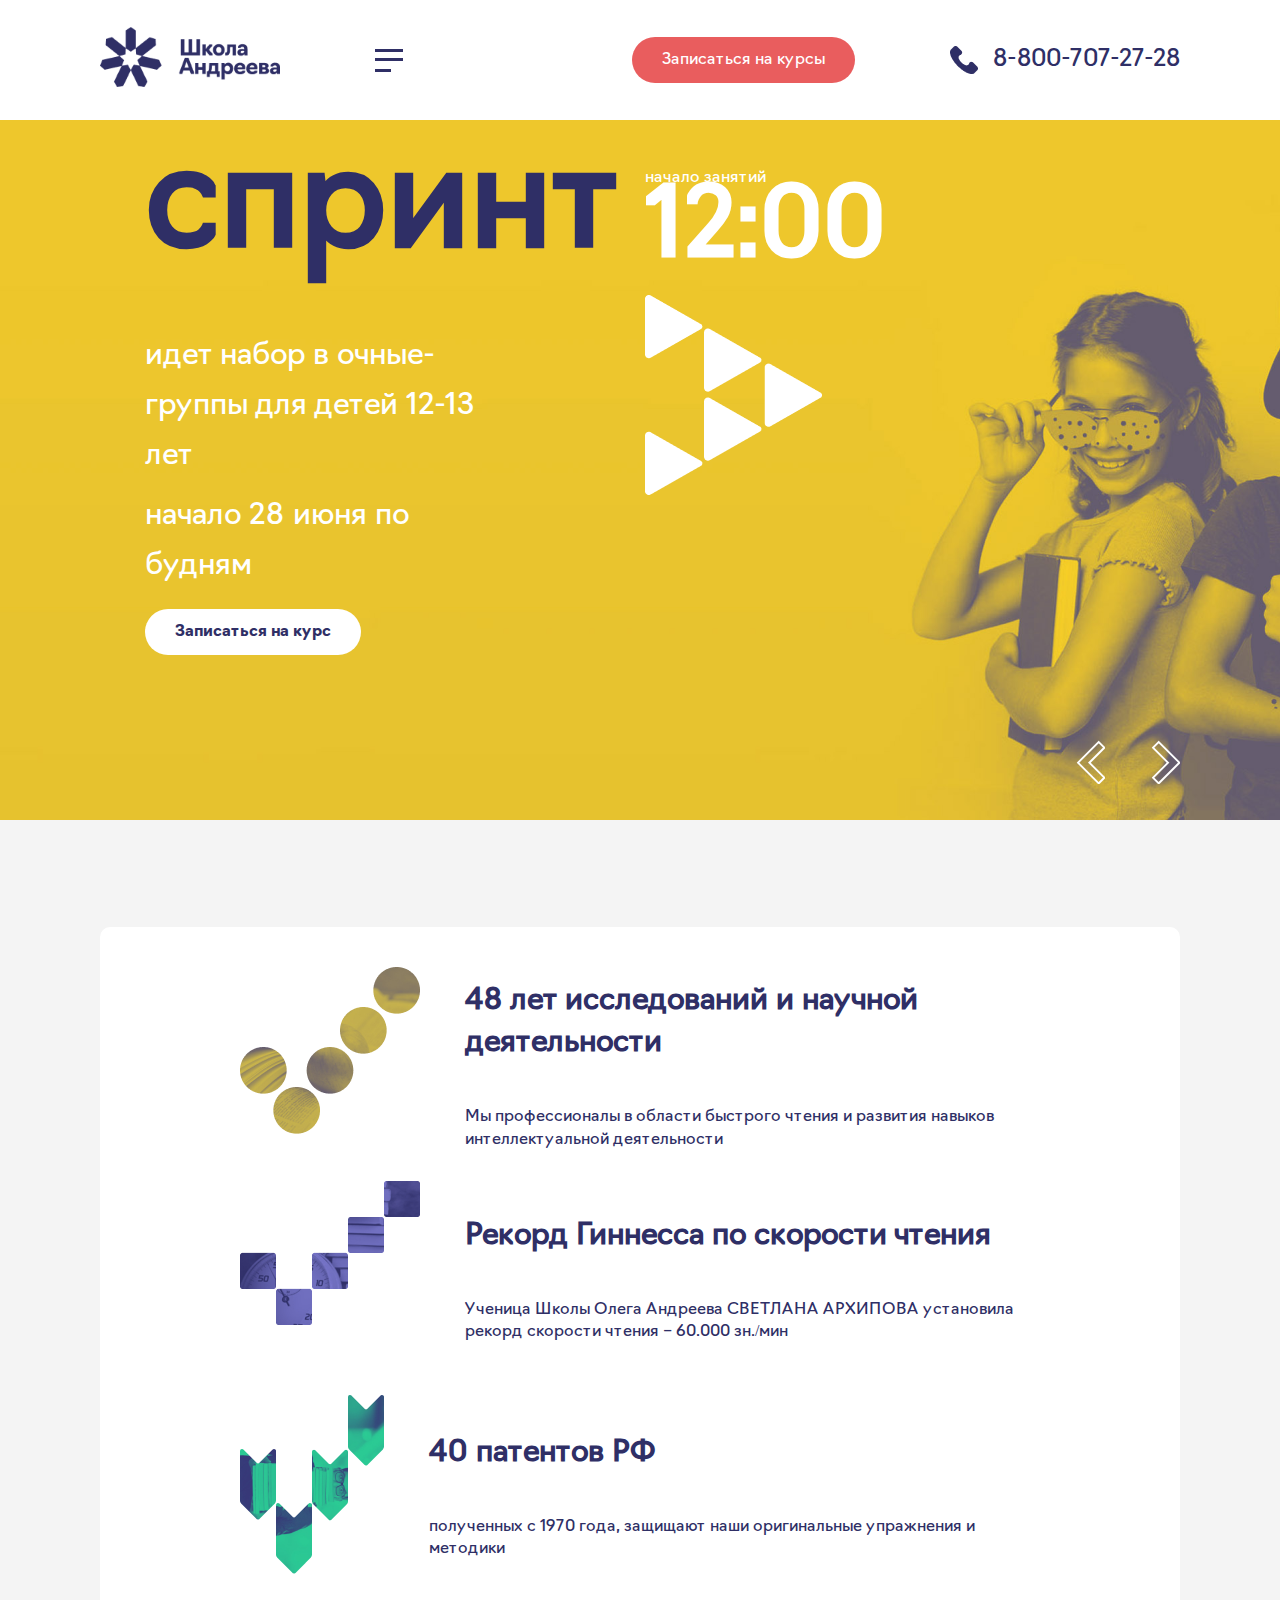
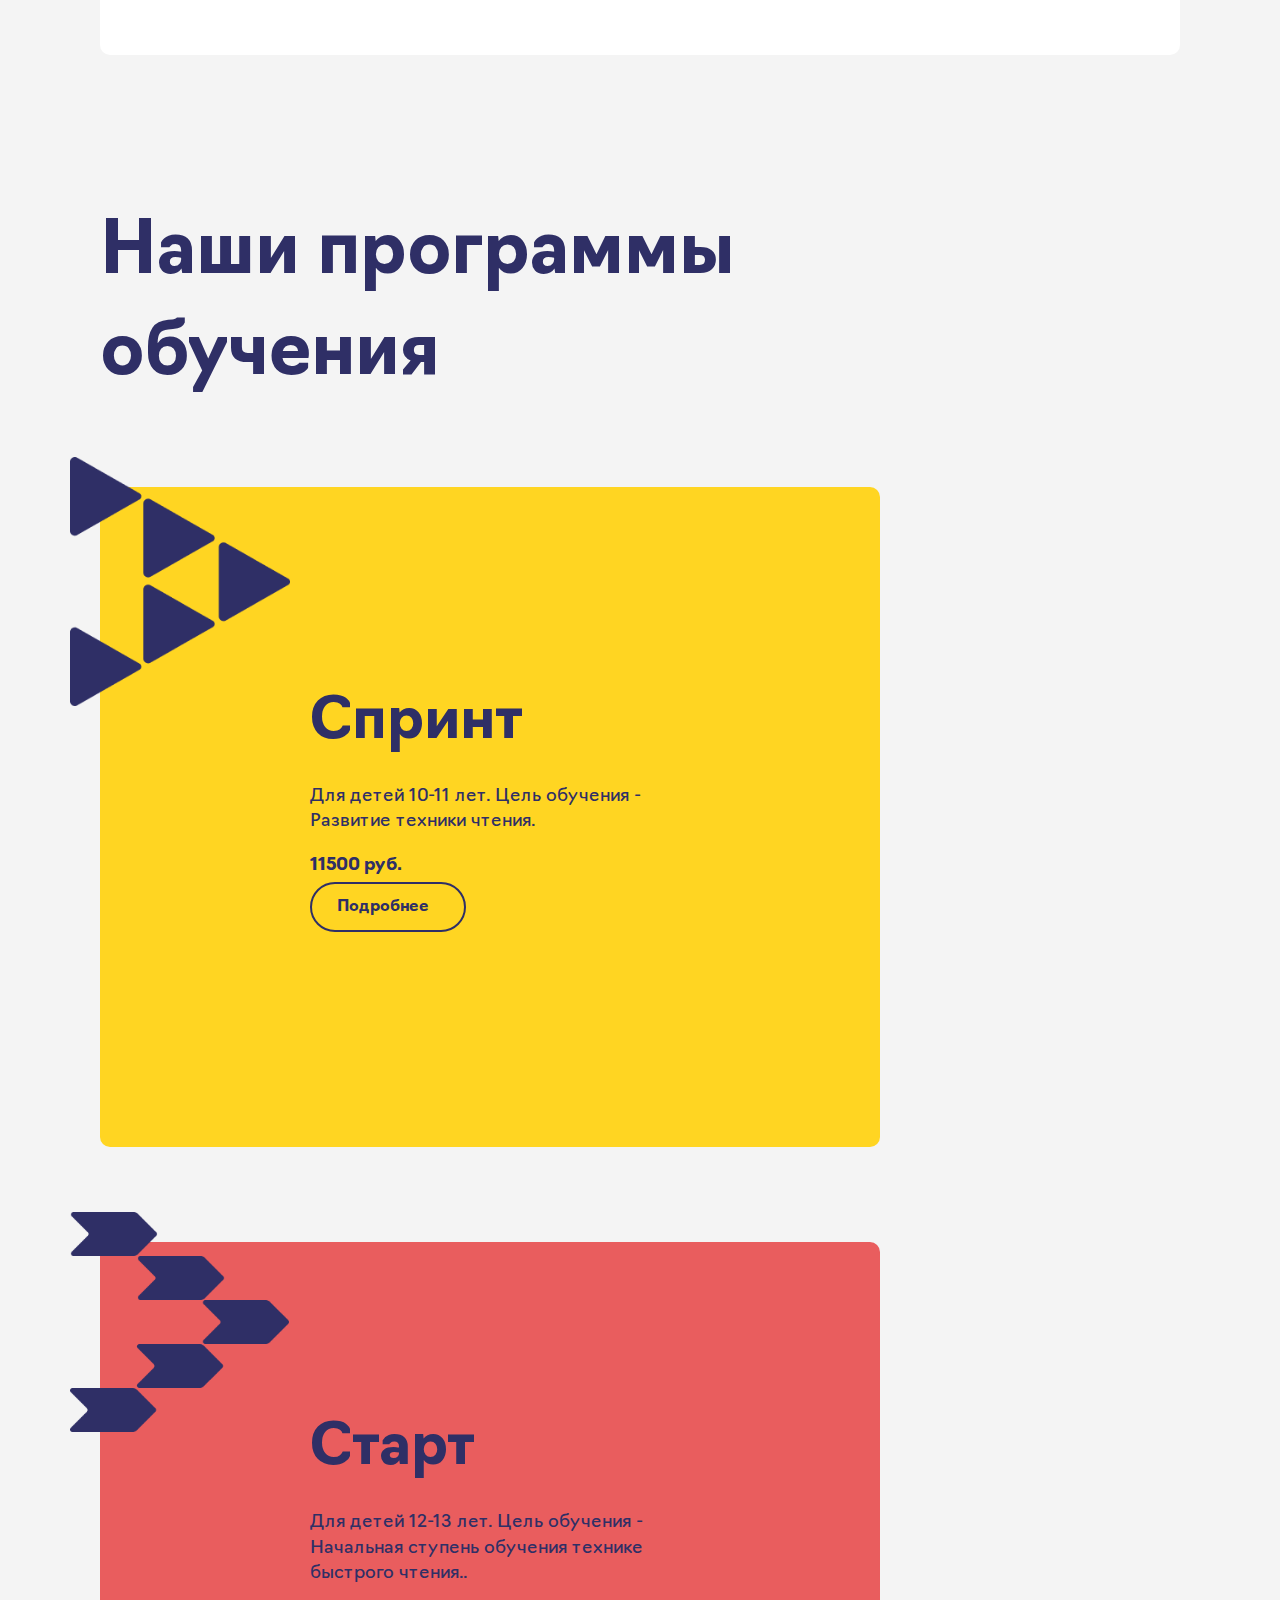
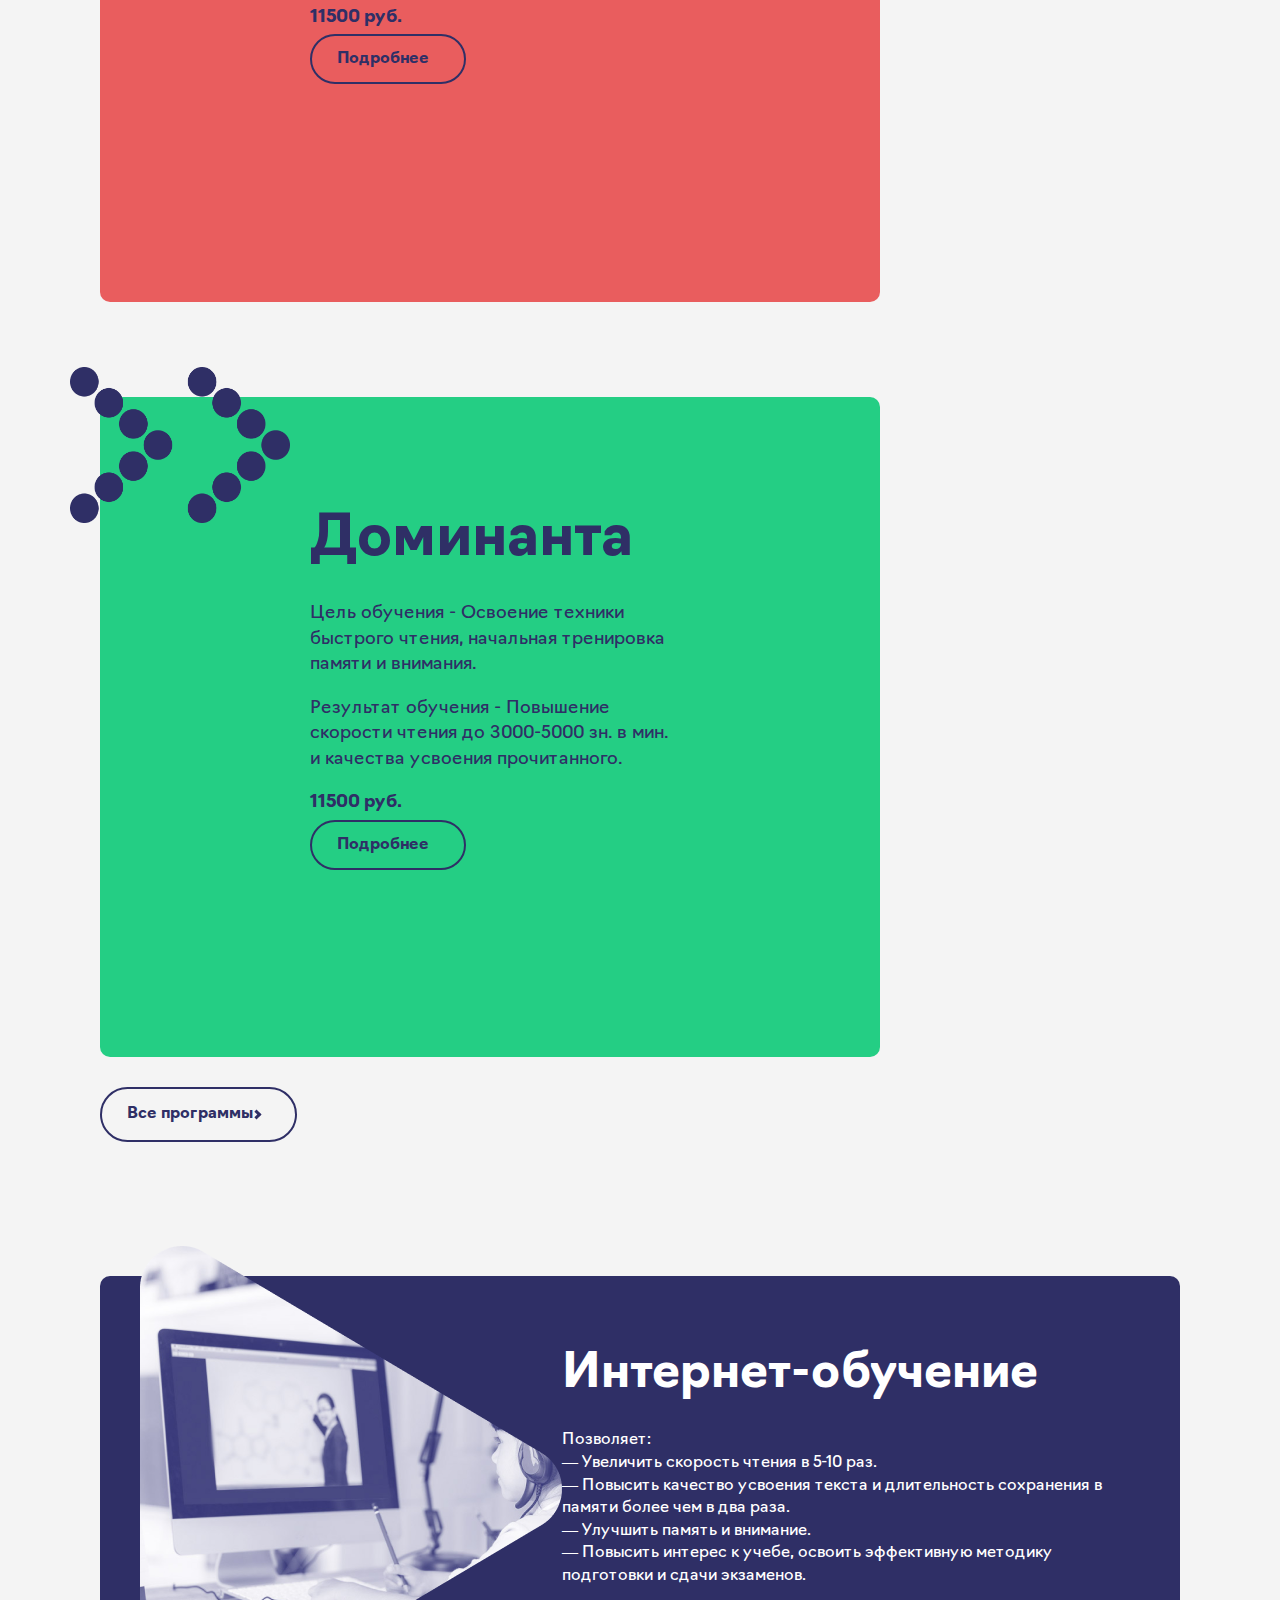
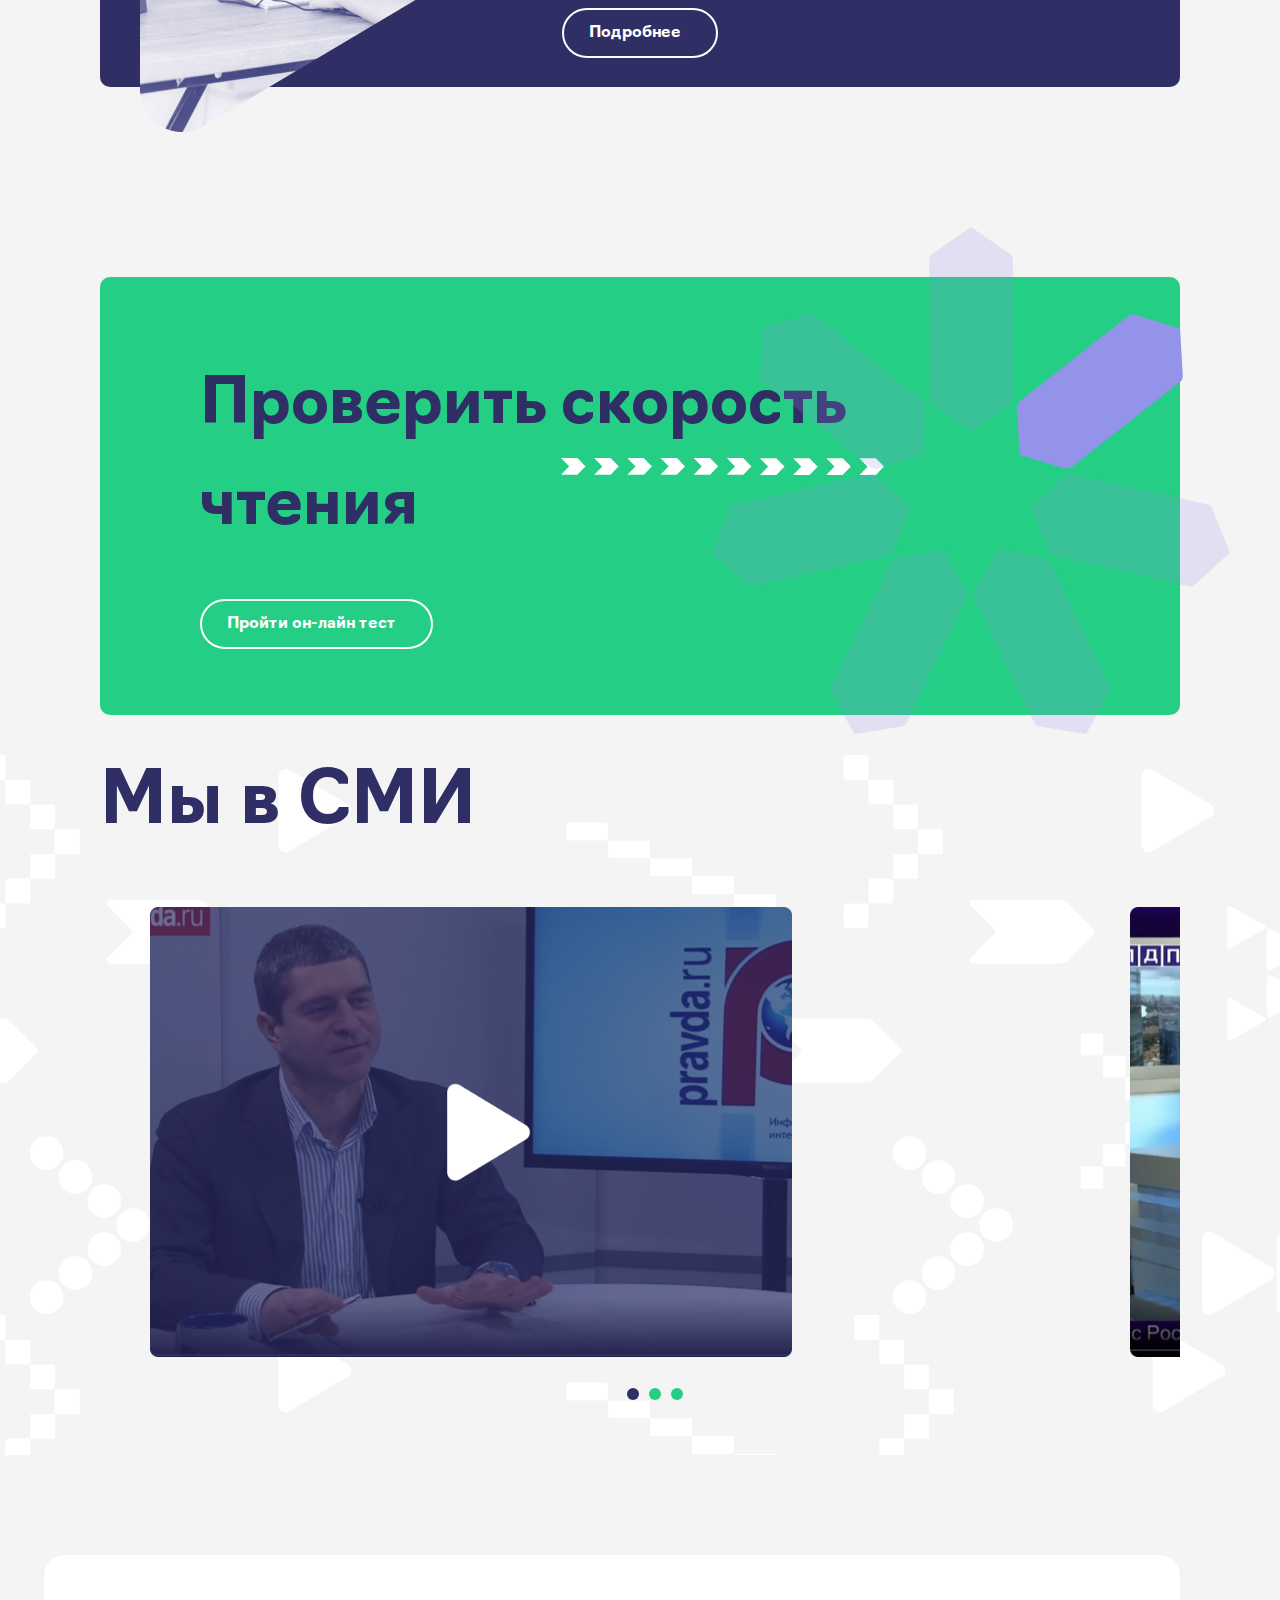
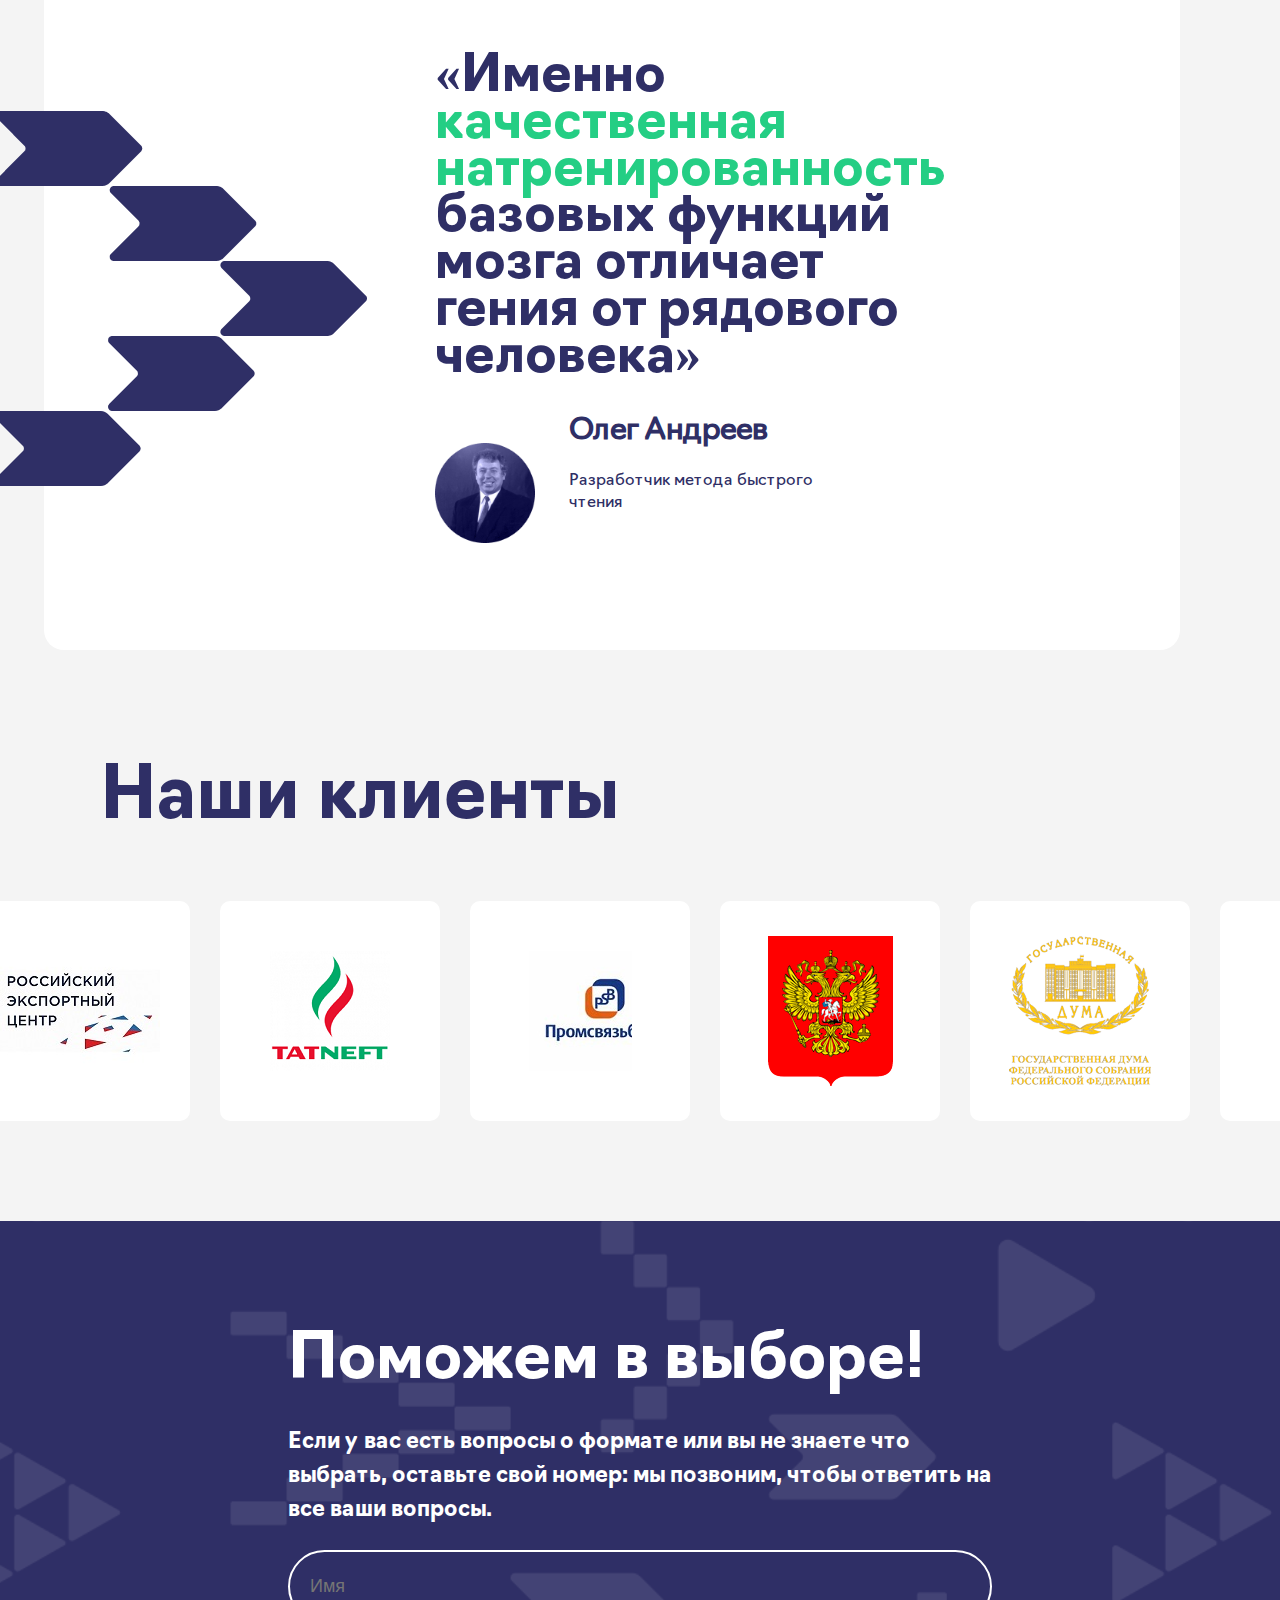
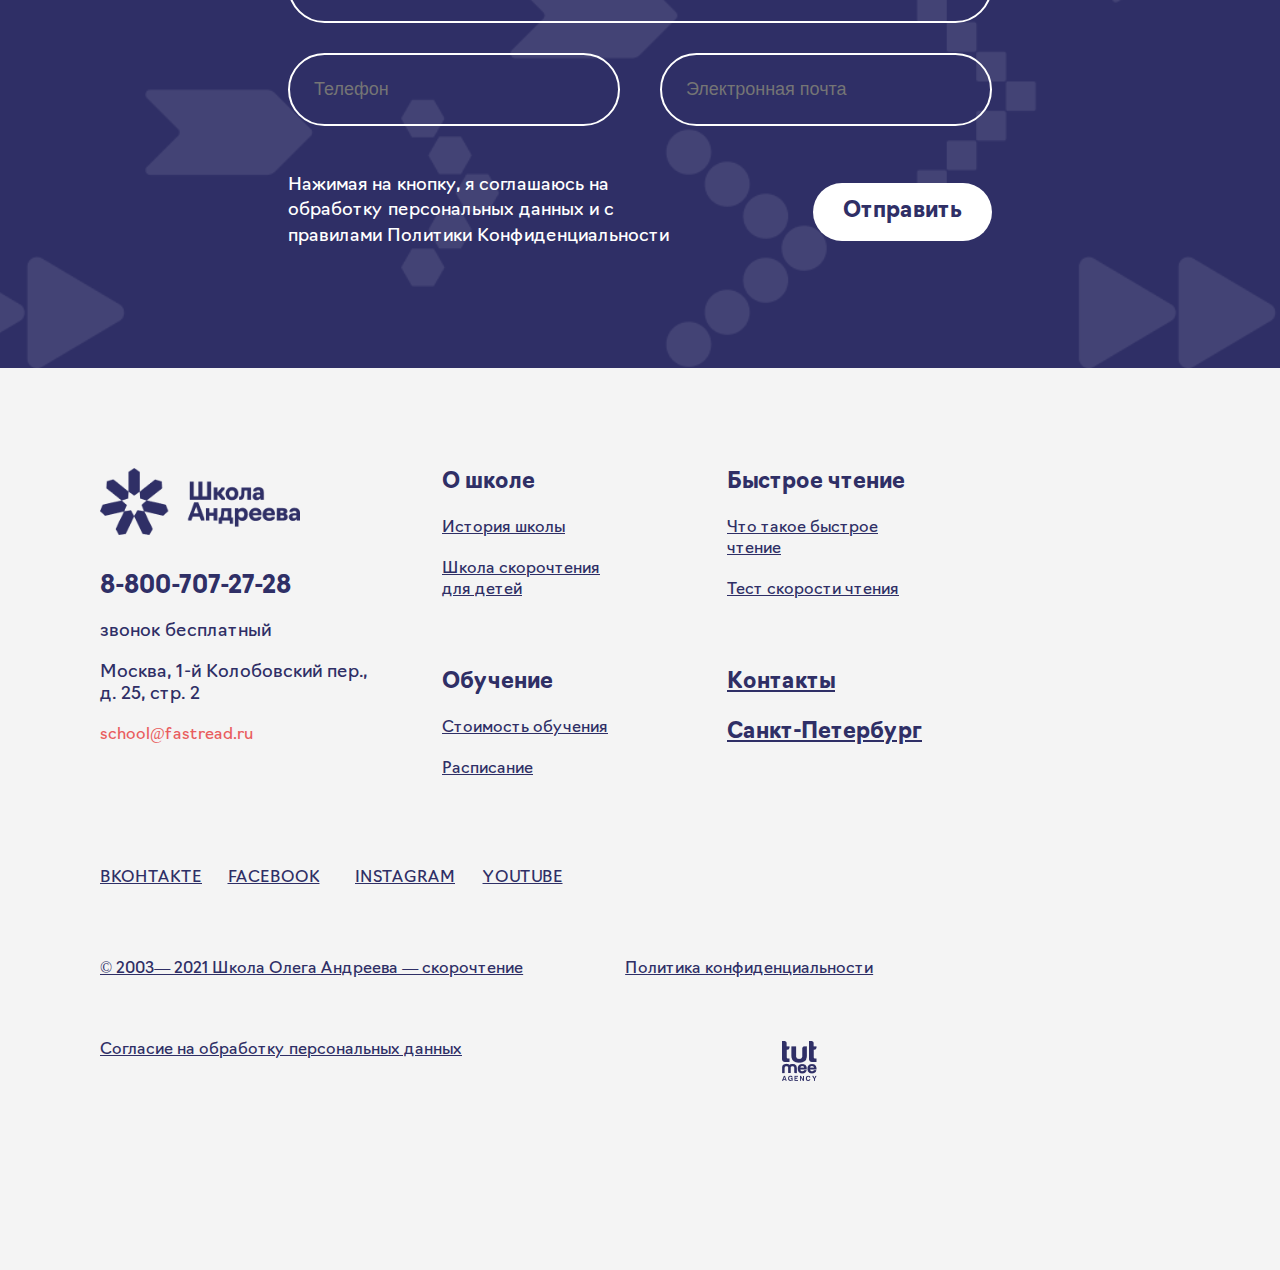
==== commit 37db5fd8: "Add files via upload" ====
--- a/index.html
+++ b/index.html
@@ -36,7 +36,7 @@
                             <li class="section__click">
                                 <a href="" class="menu__link list-item">Быстрое чтение<i class="arrow down"></i></a>
                                 <ul class="sub-menu__list">
-                                    <a href="" class="sub-menu__link subs">Что такое быстрое чтение</a>
+                                    <a href="whatisfastread.html" class="sub-menu__link subs">Что такое быстрое чтение</a>
                                     <a href="" class="sub-menu__link subs">Тест скорости чтения</a>
                                 </ul>
                             </li>
@@ -48,8 +48,8 @@
                                 </ul>
                             </li>
                             <li class="links">
-                                <a href="#" class="list-item">Контакты</a>
-                                <a href="#" class="list-item ">Санкт-Петербург</a>
+                                <a href="contacts.html" class="list-item">Контакты</a>
+                                <a href="sankt-peterburg.html" class="list-item ">Санкт-Петербург</a>
                                 <a href="#" class="list-item">Войти<i class="arrow right"></i></a>
                                 <div class="">
                                     <a href="#" class="header-btn-hide">Записаться на курсы</a>
@@ -258,18 +258,11 @@
                 </div>
             </div>
         </div>
-        <div class="check__speed">
-            <div class="">
-                <div class="check__speed_bg">
-                    <div class="check__speed_bg__wrapper">
-                        <div class="check__speed__text">
-                            <h2 class="check__speed__title">Проверить <span class="sheck__speed__title-arrows">скорость</span> чтения</h2>
-                            <a href="#" class="btn-no-fill no-fill-white">Пройти он-лайн тест</a>
-                        </div>
-                        <div class="check__speed__img">
-                            <img src="img/check.png" alt="" class="check__speed-img">
-                        </div>
-                    </div>
+        <div class="sheck__speed_container">
+            <div class="sheck__speed_container_bg">
+                <div class="">
+                    <h2 class="check__speed__title check__speed__title_b " >Проверить <span class="sheck__speed__title-arrows_arrow">скорость</span> чтения</h2>
+                    <a href="#" class="btn-no-fill no-fill-white">Пройти он-лайн тест</a>
                 </div>
             </div>
         </div>
@@ -418,7 +411,7 @@
                                     <div class="block__item">
                                         <div class="block__title">Быстрое чтение</div>
                                         <div class="block__text">
-                                            <a href="" class="link-footer">
+                                            <a href="whatisfastread.html" class="link-footer">
                                                 Что такое быстрое чтение
                                             </a>
                                             <a href="" class="link-footer">
@@ -439,8 +432,8 @@
                                     </div>
                                     <div class="second__contacts">
                                         <div class="contacts">
-                                            <a href="" class="link-footer block__title">Контакты</a>
-                                            <a href="" class="link-footer block__title">Санкт-Петербург</a>
+                                            <a href="contacts.html" class="link-footer block__title">Контакты</a>
+                                            <a href="sankt-peterburg.html" class="link-footer block__title">Санкт-Петербург</a>
                                         </div>
                                     </div>
                                 </div>
--- a/css/style.css
+++ b/css/style.css
@@ -61,6 +61,11 @@
   background-color: #F4F4F4;
 }
 
+p {
+  font-size: 18px;
+  line-height: 25.45px;
+}
+
 .main-wrapper {
   min-height: 100%;
   display: flex;
@@ -849,6 +854,10 @@
   display: none;
 }
 
+.our__clients {
+  margin-bottom: 150px;
+}
+
 .internet-education {
   padding: 0px 100px;
 }
@@ -923,17 +932,6 @@
   margin-bottom: 55px;
   max-width: 850px;
   position: relative;
-}
-
-.sheck__speed__title-arrows::after {
-  position: absolute;
-  content: "";
-  width: 323px;
-  height: 17px;
-  bottom: 0;
-  top: 80px;
-  left: 410px;
-  background: url("../img/check_arrows.png");
 }
 
 .smi {
@@ -1917,6 +1915,367 @@
   margin-top: -225px;
 }
 
+.sankt-peterburg_bg {
+  padding: 100px 145px;
+  background-color: #FFF;
+  border-radius: 10px;
+}
+
+.spb-link {
+  font-size: 18px;
+  line-height: 25.45px;
+  margin-bottom: 20px;
+}
+
+.red-text a {
+  font-size: 24px;
+  line-height: 33.94px;
+  font-family: 'Navigo-Bold';
+  color: #E95D5E;
+}
+
+.spb-text-item p {
+  font-size: 18px;
+  line-height: 25.45px;
+}
+
+.spb-text-item:nth-child(1) {
+  margin-right: 50px;
+}
+
+.spb-title-text {
+  font-size: 36px;
+  line-height: 51px;
+  font-family: 'Navigo-Bold';
+  margin-bottom: 30px;
+}
+
+.sankt-peterburg__text {
+  max-width: 100%;
+  display: flex;
+  justify-content: space-between;
+}
+
+.sankt-peterburg__contacts {
+  display: flex;
+  max-width: 550px;
+  justify-content: space-between;
+  align-items: center;
+  margin-bottom: 50px;
+}
+
+.sankt-peterburg__column img {
+  margin-bottom: 25px;
+}
+
+.contacts__section_bg {
+  background-color: #fff;
+  border-radius: 10px;
+}
+
+.contacts__section_contacts {
+  padding: 100px 145px 0px 145px;
+}
+
+.no-red-text {
+  font-size: 24px;
+  line-height: 34px;
+  font-family: 'Navigo-Bold';
+}
+
+.contacts__section__column-text {
+  max-width: 350px;
+}
+
+.contacts__section_contacts {
+  display: grid;
+  grid-template-columns: 1fr 1fr 1fr 1fr;
+  gap: 90px;
+}
+
+.map {
+  max-width: 100%;
+  height: 500px;
+  background-color: black;
+  border-radius: 0px 0px 10px 10px;
+}
+
+.contacts__section_bg {
+  margin-bottom: 50px;
+}
+
+.section-padding {
+  padding: 0px 100px;
+}
+
+.ymaps-2-1-79-copyright__link {
+  display: none;
+}
+
+.ymaps-2-1-79-map ymaps {
+  border-radius: 0px 0pc 10px 10px;
+}
+
+.ymaps-2-1-79-copyright__text {
+  display: none;
+}
+
+.ymaps-2-1-79-gototech {
+  display: none;
+}
+
+.ymaps-2-1-79-gotoymaps__text {
+  display: none;
+}
+
+.ymaps-2-1-79-gototech a {
+  display: none;
+}
+
+.section-h3-title {
+  font-size: 58px;
+  line-height: 82px;
+  font-family: 'Navigo-Bold';
+  margin-bottom: 40px;
+  padding: 0px 0px 0px 145px;
+}
+
+.contscts__second_cards__wrapper {
+  display: grid;
+  grid-template-columns: 1fr 1fr 1fr;
+  gap: 20px;
+}
+
+.second__contacts__card {
+  max-width: 360px;
+  background-color: #FFF;
+  padding: 50px 100px 60px 100px;
+  border-radius: 10px;
+}
+
+.second__contacts__card:nth-child(5),
+.second__contacts__card:nth-child(6) {
+  height: 135px;
+}
+
+.second__contacts__card:nth-child(1),
+.second__contacts__card:nth-child(2),
+.second__contacts__card:nth-child(3),
+.second__contacts__card:nth-child(4) {
+  height: 120px;
+}
+
+.second__contacts__card_img {
+  display: flex;
+  align-items: center;
+  margin-bottom: 30px;
+}
+
+.second__contacts__card_img h4 {
+  font-family: 'Navigo-Bold';
+  font-size: 24px;
+  line-height: 34px;
+  margin-left: 10px;
+}
+
+.second__contacts__carr-text {
+  max-width: 360px;
+  font-size: 18px;
+  line-height: 25.45px;
+}
+
+.school-fastread__title_p {
+  padding: 0 145px;
+}
+
+.open-school_bg {
+  background-color: #FFD522;
+  padding: 50px 245px;
+  position: relative;
+}
+
+.open-school__title {
+  z-index: 15;
+  max-width: 850px;
+  font-size: 72px;
+  line-height: 101.81px;
+  font-family: 'Navigo-Bold';
+  margin-bottom: 40px;
+}
+
+.open-school__title span {
+  color: #9393E9;
+}
+
+.open-school__title::after {
+  content: "";
+  position: absolute;
+  display: block;
+  width: 723px;
+  height: 707px;
+  right: 0;
+  right: 245px;
+  top: 0;
+  top: -150px;
+  background: url("../img/open-school_img.png");
+}
+
+.open-school-btn {
+  background-color: transparent;
+}
+
+.ymaps-2-1-79-gototech {
+  display: block;
+  display: none !important;
+}
+
+.ymaps-2-1-79-gotoymaps__pin,
+.ymaps-2-1-79-map-copyrights-promo {
+  display: none !important;
+}
+
+.first__section-offer .contacts__footer__title {
+  font-size: 58px;
+  line-height: 82px;
+}
+
+.footer__textarea {
+  background: transparent;
+  width: 680px;
+  height: 100%;
+  padding: 20px 0px 50px 30px;
+  border-radius: 10px;
+  font-size: 18px;
+  border: 2px solid #FFF;
+}
+
+.section-padding_long {
+  padding: 0px;
+  padding: 0px 245px;
+}
+
+.benefit-of-reading__title {
+  font-size: 36px;
+  line-height: 51px;
+  margin-bottom: 40px;
+  font-family: 'Navigo-Bold';
+}
+
+.sheck__speed_container_bg {
+  margin-bottom: 60px;
+}
+
+.benefit-of-reading-text li {
+  list-style: inherit;
+  font-size: 18px;
+  line-height: 25.35px;
+}
+
+.benefit-of-reading__text-area {
+  margin-bottom: 50px;
+}
+
+.sheck__speed_container_bg {
+  position: relative;
+  background-color: #24CE84;
+  padding: 100px 245px 100px 245px;
+}
+
+.check__speed__title {
+  position: static;
+  font-size: 64px;
+}
+
+.sheck__speed__title-arrows_arrow {
+  position: relative;
+}
+
+.sheck__speed__title-arrows_arrow::after {
+  content: "";
+  display: block;
+  position: absolute;
+  left: 0;
+  width: 323px;
+  height: 17px;
+  background: url("../img/check_arrows.png");
+}
+
+.check__speed__title_b::after {
+  content: "";
+  display: block;
+  position: absolute;
+  width: 723px;
+  height: 707px;
+  top: 0;
+  top: -120px;
+  right: 0;
+  right: 245px;
+  background: url("../img/check.png") no-repeat;
+}
+
+.section-padding_long {
+  margin-bottom: 60px;
+}
+
+.benefit__programms__item {
+  border-radius: 10px;
+  padding: 60px;
+  max-width: 438px;
+}
+
+.benefit__programms__item-img {
+  margin-bottom: 30px;
+}
+
+.benefit__programms__item-text {
+  margin-bottom: 50px;
+}
+
+.benefit__programms__item-text p {
+  margin-bottom: 30px;
+}
+
+.benefit__programms__item li {
+  list-style: inherit;
+  font-size: 18px;
+  line-height: 25.45px;
+}
+
+.cards__title {
+  margin-bottom: 30px;
+}
+
+.violet {
+  background-color: #9393E9;
+}
+
+.pink {
+  background-color: #F49D89;
+}
+
+.yellow {
+  background-color: #FFD522;
+}
+
+.section-border {
+  margin: 0 auto;
+  padding: 0px 100px;
+}
+
+.benefit__programms__item {
+  width: 438px;
+  margin-bottom: 20px;
+}
+
+.benefit__programms__item_last {
+  float: left;
+  position: relative;
+}
+
+.section-boeder__main-wrapper {
+  display: grid;
+}
+
 @media screen and (min-width: 1747px) {
   .right {
     transform: rotate(-45deg);
@@ -1953,10 +2312,117 @@
   }
 }
 
+@media screen and (max-width: 1802px) {
+  .school-fastread__title_p {
+    padding: 0;
+  }
+
+  .contscts__second_cards__wrapper {
+    grid-template-columns: 1fr 1fr;
+  }
+
+  .second__contacts__card {
+    padding: 40px 60px;
+  }
+
+  .second__contacts__card_img {
+    margin-bottom: 20px;
+  }
+
+  .second__contacts__card_img h4 {
+    font-size: 22px;
+    line-height: 31.11px;
+    margin-left: 10px;
+  }
+
+  .second__contacts__carr-text {
+    max-width: 282px;
+    font-size: 16px;
+    line-height: 22.62px;
+  }
+
+  .second__contacts__card:nth-child(5),
+  .second__contacts__card:nth-child(1) {
+    height: 139px;
+  }
+
+  .second__contacts__card:nth-child(2),
+  .second__contacts__card:nth-child(3) {
+    height: 116px;
+  }
+
+  .second__contacts__card:nth-child(6) {
+    height: 162px;
+    margin-top: -10px;
+  }
+
+  .second__contacts__card:nth-child(4) {
+    height: 128px;
+    margin-top: -23px;
+  }
+
+  .section-h3-title {
+    padding: 0;
+    font-size: 48px;
+    line-height: 68px;
+    margin-bottom: 30px;
+  }
+
+  .open-school_bg {
+    padding: 62px 100px;
+  }
+
+  .open-school__title::after {
+    width: 662px;
+    height: 444px;
+    top: 0px;
+    right: 0px;
+    background: url("../img/open-school_img-2.png") no-repeat;
+    z-index: 0;
+  }
+
+  .open-school__title {
+    position: inherit;
+    z-index: 100;
+    font-size: 64px;
+    line-height: 90.5px;
+    max-width: 682px;
+    margin-bottom: 30px;
+  }
+
+  .benefit-of-reading-text {
+    font-size: 16px;
+    line-height: 22.62px;
+  }
+
+  .benefit-of-reading-text li {
+    font-size: 16px;
+    line-height: 22.62px;
+  }
+
+  .benefit__programms__item li {
+    font-size: 16px;
+    line-height: 22.62px;
+  }
+
+  .benefit-of-reading__title {
+    font-size: 32px;
+    line-height: 45.25px;
+  }
+
+  .sheck__speed_container_bg {
+    margin-bottom: 40px;
+  }
+}
+
 @media screen and (max-width: 1786px) {
   .school-fastread__item {
     flex-direction: column;
     margin-bottom: 50px;
+  }
+
+  .section-padding_long {
+    padding: 0px 100px;
   }
 
   .school-fastread__title {
@@ -2664,6 +3130,87 @@
   }
 }
 
+@media screen and (max-width: 1476px) {
+  .sankt-peterburg_bg {
+    padding: 60px 60px 90px 60px;
+  }
+
+  .sankt-peterburg__text {
+    flex-direction: column;
+  }
+
+  .sankt-peterburg__contacts {
+    display: flex;
+    flex-direction: column;
+    align-items: center;
+    justify-content: center;
+  }
+
+  .sankt-peterburg__column img {
+    margin-bottom: 20px;
+    max-width: 30px;
+    max-height: 30px;
+  }
+
+  .spb-text-item {
+    width: 0px;
+    max-width: 702px;
+  }
+
+  .spb-text-item {
+    margin-bottom: 30px;
+  }
+
+  .spb-title-text {
+    font-size: 32px;
+    line-height: 45.25px;
+    margin-bottom: 30px;
+  }
+
+  .spb-text-item {
+    width: 100%;
+    max-width: 702px;
+  }
+
+  .spb-text-item p {
+    font-size: 16px;
+    line-height: 22.62px;
+  }
+
+  .sankt-peterburg__contacts {
+    align-self: flex-start;
+  }
+
+  .red-text a {
+    font-size: 22px;
+    line-height: 31.11px;
+  }
+
+  .sankt-peterburg__contacts {
+    margin-bottom: 30px;
+  }
+
+  .spb-link {
+    font-size: 16px;
+    line-height: 2.62px;
+  }
+
+  .sankt-peterburg__column {
+    margin-right: auto;
+  }
+
+  .contacts__section_contacts {
+    grid-template-columns: 1fr 1fr;
+    gap: 40px;
+    padding: 80px 60px 0px 60px;
+    margin-bottom: 40px;
+  }
+
+  .contacts__section_contacts .contacts__section_bg {
+    margin-bottom: 40px;
+  }
+}
+
 @media screen and (max-width: 1450px) {
   .check__speed {
     padding: 0 100px;
@@ -2677,6 +3224,11 @@
   .check__speed_bg {
     padding: 0 0px 0px 100px;
     border-radius: 10px;
+  }
+
+  p {
+    font-size: 16px;
+    line-height: 22.62px;
   }
 
   .check__speed-img-2 {
@@ -2719,6 +3271,44 @@
 
   .history__records__item p {
     font-size: 14px;
+  }
+}
+
+@media screen and (max-width: 1441px) {
+  .sheck__speed_container {
+    padding: 0px 100px;
+  }
+
+  .check__speed__title_b {
+    font-size: 64px;
+  }
+
+  .sheck__speed_container_bg {
+    padding: 80px 100px;
+    border-radius: 10px;
+  }
+
+  .check__speed__title_b::after {
+    width: 518px;
+    height: 507px;
+    right: 0px;
+    right: -50px;
+    top: 0px;
+    top: -50px;
+    z-index: 0;
+    background: url("../img/check-2.png") no-repeat;
+  }
+
+  .section-padding_long {
+    margin-bottom: 50px;
+  }
+
+  .benefit__programms__item {
+    width: 288px;
+  }
+
+  .benefit__programms__wrapper {
+    display: grid;
   }
 }
 
@@ -2916,6 +3506,17 @@
 
   .first__section-offer h1 {
     font-size: 64px;
+  }
+
+  .first__section-offer .contacts__footer__title {
+    font-size: 48px;
+    max-width: 100%;
+    line-height: 68px;
+    margin-bottom: 30px;
+  }
+
+  .main {
+    margin-bottom: 100px;
   }
 }
 
@@ -3479,11 +4080,6 @@
 
   .check__speed_bg__wrapper {
     height: 518px;
-  }
-
-  .check__speed__title {
-    position: relative;
-    z-index: 10;
   }
 
   .slider__time .domin-img {
@@ -3615,6 +4211,60 @@
     height: 100%;
     margin-top: 0;
   }
+
+  .navigation__text {
+    margin-top: 0;
+    margin-top: -40px;
+    margin-bottom: 30px;
+    font-size: 11px;
+    line-height: 15.55px;
+  }
+
+  .contacts__section_contacts {
+    display: flex;
+    flex-direction: column;
+    align-items: center;
+    margin-bottom: 30px;
+    gap: 10px;
+    padding: 40px 20px 0px 20px;
+  }
+
+  .first__section-offer .contacts__footer__title {
+    font-size: 24px;
+    line-height: 34px;
+    margin-bottom: 20px;
+    padding: 0px 10px;
+  }
+
+  .contacts__section__column {
+    width: 220px;
+  }
+
+  .contacts__section__column img {
+    max-width: 20px;
+    max-height: 20px;
+  }
+
+  .no-red-text {
+    font-size: 16px;
+    line-height: 22.62px;
+  }
+
+  .contacts__section_bg {
+    margin-bottom: 30px;
+  }
+
+  .footer__textarea {
+    width: 100%;
+    max-width: 230px;
+    height: 100%;
+    padding: 14px 24px 105px 24px;
+    font-size: 18px;
+  }
+
+  .main {
+    margin-bottom: 75px;
+  }
 }
 
 @media screen and (max-width: 973px) {
@@ -3631,7 +4281,7 @@
   }
 
   .school-fastread__title {
-    margin-bottom: 0;
+    margin-bottom: 30px;
   }
 }
 
@@ -3723,6 +4373,79 @@
   }
 }
 
+@media screen and (max-width: 902px) {
+  .contscts__second_cards__wrapper {
+    display: flex;
+    flex-direction: column;
+    gap: 10px;
+    align-items: center;
+  }
+
+  .second__contacts__card:nth-child(2),
+  .second__contacts__card:nth-child(1),
+  .second__contacts__card:nth-child(3),
+  .second__contacts__card:nth-child(4),
+  .second__contacts__card:nth-child(5),
+  .second__contacts__card:nth-child(6) {
+    margin-top: 0;
+    height: 100%;
+  }
+
+  .second__contacts__card_img h4 {
+    font-size: 16px;
+    line-height: 22.62px;
+    margin-left: 10px;
+  }
+
+  .second__contacts__card_img img {
+    max-width: 41px;
+    max-height: 41px;
+  }
+
+  .second__contacts__carr-text {
+    width: 220px;
+    font-size: 12px;
+    line-height: 17px;
+  }
+
+  .section-h3-title {
+    padding: 0;
+    font-size: 24px;
+    line-height: 34px;
+    margin-bottom: 20px;
+  }
+
+  .open-school__title::after {
+    width: 278px;
+    height: 272px;
+    top: 0px;
+    right: 0px;
+    right: 0;
+    background: url("../img/open-school_img-3.png") no-repeat;
+    z-index: 0;
+  }
+
+  .open-school__title {
+    font-size: 30px;
+    line-height: 42.42px;
+    max-width: 500px;
+  }
+
+  .btn-no-fill {
+    padding: 5px 20px;
+    font-size: 13px;
+    line-height: 18.38px;
+  }
+
+  .second__contacts__card {
+    padding: 30px 20px 20px 20px;
+  }
+
+  .open-school_bg {
+    padding: 30px;
+  }
+}
+
 @media screen and (max-width: 866px) {
   .oleg__function {
     margin-bottom: 80px;
@@ -3789,6 +4512,26 @@
   .oleg__wrapper p {
     font-size: 12px;
     line-height: 17px;
+  }
+}
+
+@media screen and (max-width: 824px) {
+  .check__speed__title_b::after {
+    width: 278px;
+    height: 273px;
+    right: 0;
+    z-index: 0;
+    top: -120px;
+    background: url("../img/check-3.png") no-repeat;
+    z-index: 1;
+  }
+
+  .section-padding_long {
+    margin-bottom: 30px;
+  }
+
+  .sheck__speed_container_bg {
+    margin-bottom: 30px;
   }
 }
 
@@ -4135,6 +4878,29 @@
     margin-bottom: 20px;
     margin: 0 auto;
   }
+
+  .sheck__speed__title-arrows_arrow::after {
+    content: "";
+    display: block;
+    position: absolute;
+    left: 0;
+    width: 163px;
+    height: 10px;
+    background: url("../img/mini-arrows.png") no-repeat;
+  }
+
+  .sheck__speed_container_bg {
+    padding: 40px 20px;
+  }
+
+  .sheck__speed_container {
+    padding: 0px 20px;
+  }
+
+  .check__speed__title_b {
+    position: relative;
+    z-index: 200;
+  }
 }
 
 @media screen and (max-width: 703px) {
@@ -4314,6 +5080,49 @@
     font-size: 12px;
     line-height: 16.97px;
   }
+
+  .section-padding {
+    padding: 0px 30px;
+  }
+
+  .sankt-peterburg_bg {
+    display: flex;
+    justify-content: center;
+    padding: 40px 20px;
+    align-items: center;
+  }
+
+  .sankt-peterburg__column img {
+    margin-bottom: 10px;
+    max-width: 20px;
+    max-height: 20px;
+  }
+
+  .spb-link {
+    font-size: 12px;
+    line-height: 17px;
+    margin-bottom: 10px;
+  }
+
+  .red-text a {
+    font-size: 16px;
+    line-height: 22.62px;
+  }
+
+  .spb-title-text {
+    font-size: 20px;
+    line-height: 29px;
+    margin-bottom: 20px;
+  }
+
+  .spb-text-item {
+    max-width: 220px;
+  }
+
+  .spb-text-item p {
+    font-size: 12px;
+    line-height: 17px;
+  }
 }
 
 @media screen and (max-width: 552px) {
@@ -4388,6 +5197,10 @@
   .school-fastread__img img {
     width: 260px;
     border-radius: 10px;
+  }
+
+  .section-padding_long {
+    padding: 0px 20px;
   }
 
   .school-fastread__text_p {
@@ -4416,6 +5229,73 @@
   .school-fastread__text {
     font-size: 12px;
   }
+
+  .benefit-of-reading-text {
+    font-size: 12px;
+    line-height: 17px;
+  }
+
+  .benefit-of-reading__title {
+    font-size: 20px;
+    line-height: 28.28px;
+    margin-bottom: 20px;
+  }
+
+  p {
+    font-size: 12px;
+    line-height: 17px;
+  }
+
+  .benefit-of-reading-text {
+    font-size: 12px;
+    line-height: 17px;
+  }
+
+  .benefit-of-reading-text li {
+    font-size: 12px;
+    line-height: 17px;
+  }
+
+  .benefit__programms__item li {
+    font-size: 12px;
+    line-height: 17px;
+  }
+
+  .section-border {
+    padding: 0px 30px;
+    margin-bottom: 20px;
+  }
+
+  .benefit__programms__item {
+    width: 220px;
+    padding: 40px 20px;
+  }
+
+  .benefit__programms__item-img {
+    margin-bottom: 10px;
+  }
+
+  .benefit__programms__item-img img {
+    max-width: 40px;
+    max-height: 40px;
+  }
+
+  .tabs__block-img-area__title {
+    margin-bottom: 10px;
+  }
+
+  .benefit__programms__item-text {
+    margin-bottom: 0px;
+  }
+
+  .benefit__programms__item-text p {
+    margin-bottom: 20px;
+  }
+
+  .benefit__programms__wrapper {
+    margin: 0 auto;
+    height: 100%;
+  }
 }
 
 @media screen and (max-width: 525px) {
